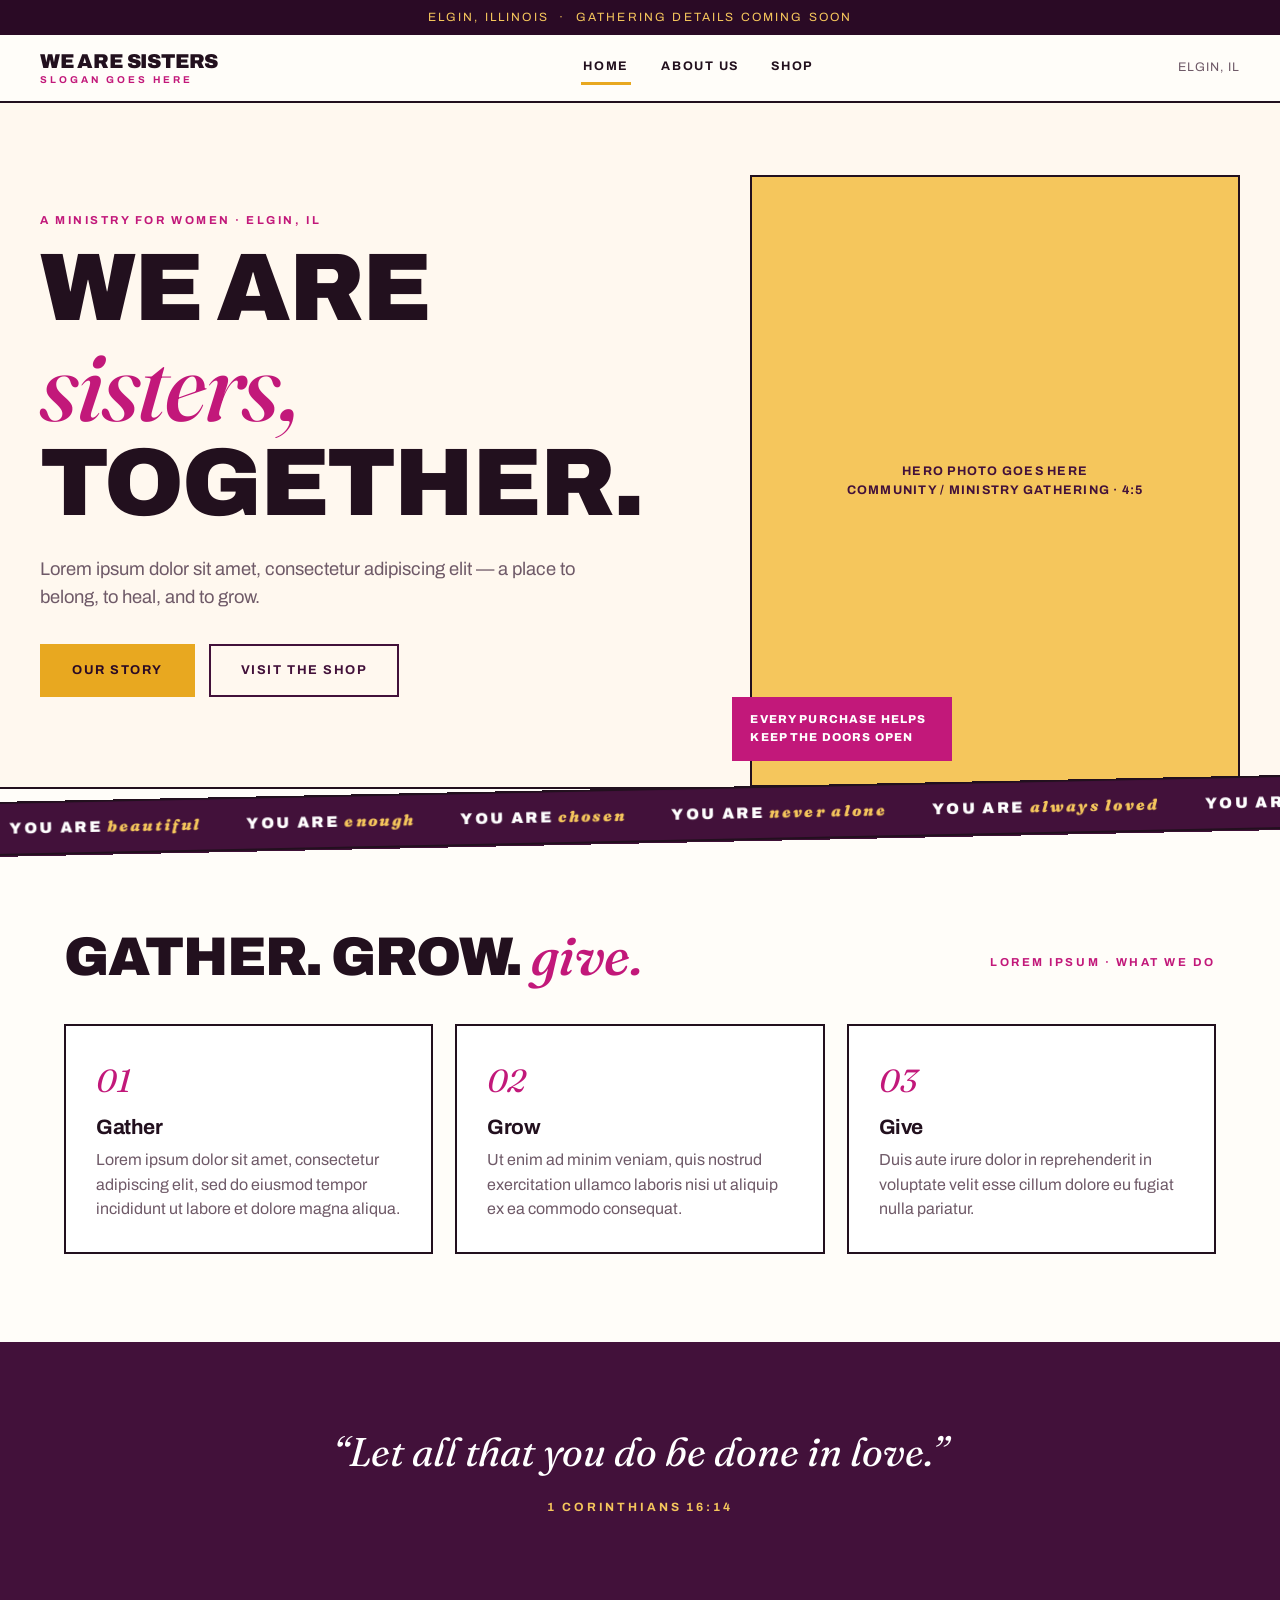
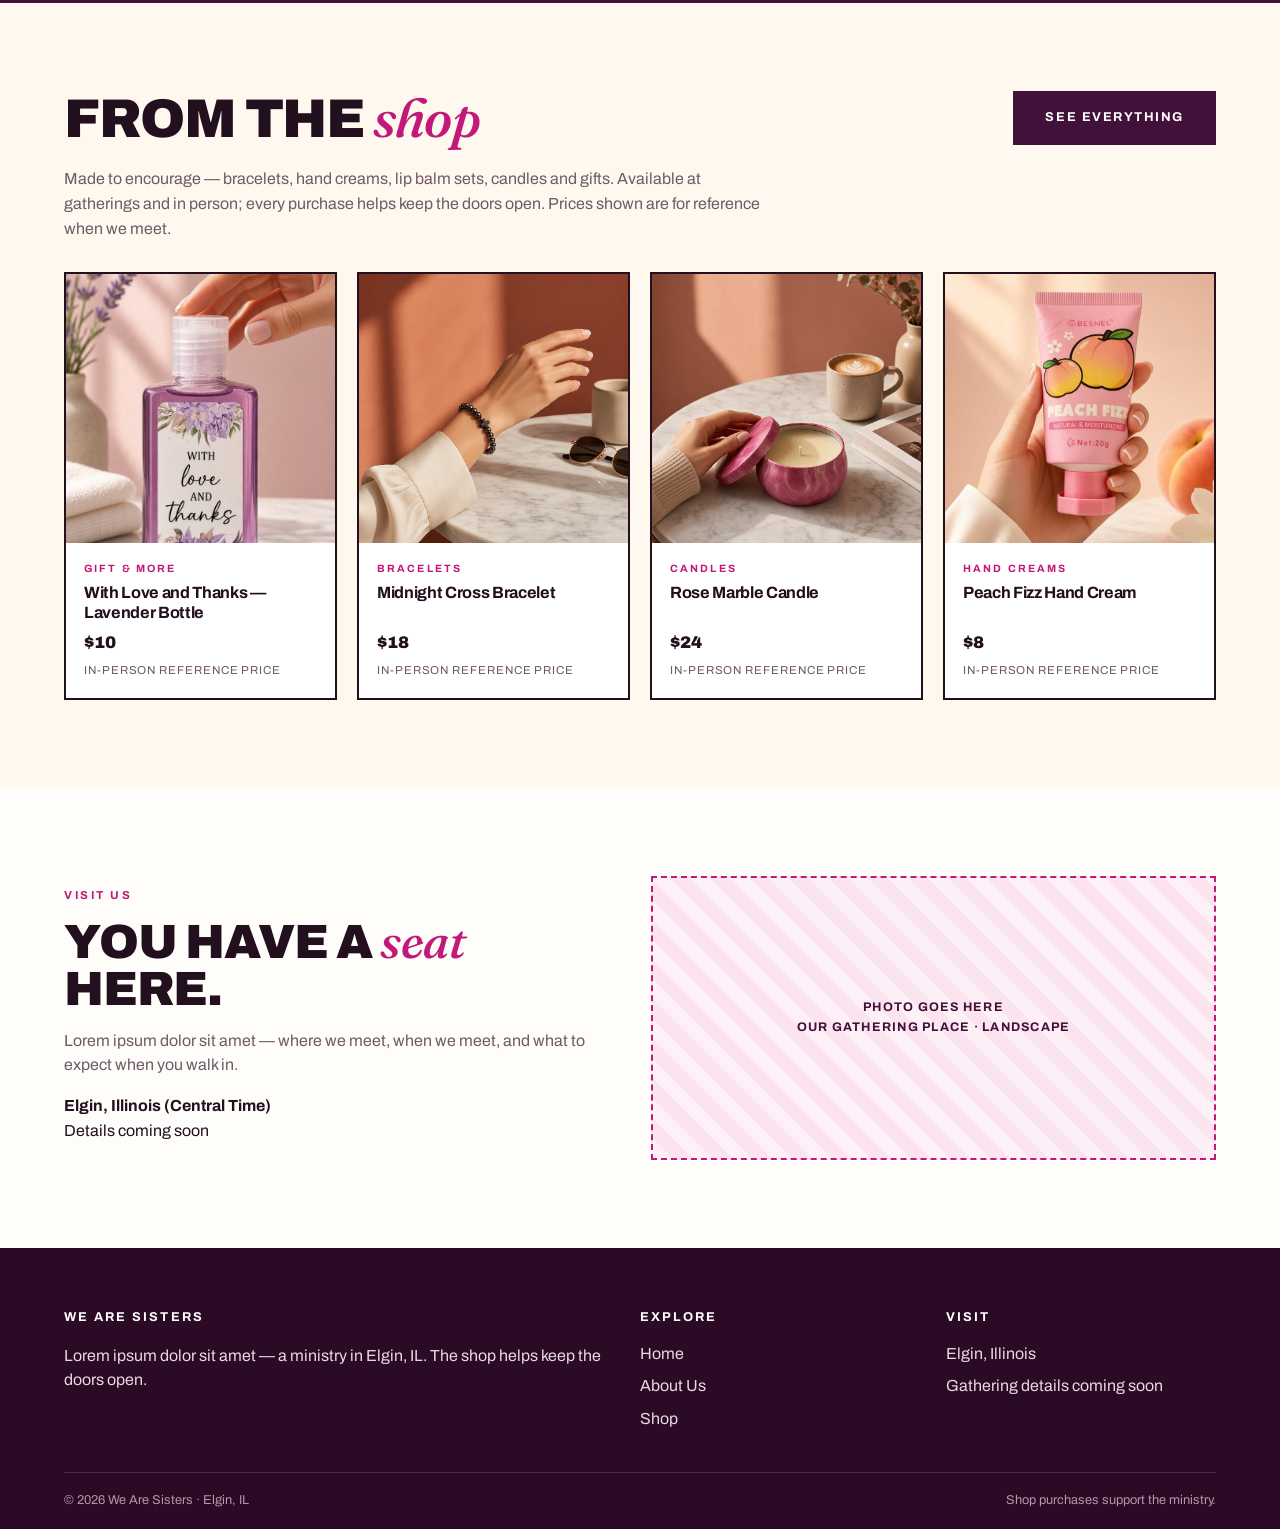
==== index.html @ d35c64d3 "Initial commit" ====
<!DOCTYPE html>
<html lang="en">
<head>
<meta charset="UTF-8">
<meta name="viewport" content="width=device-width, initial-scale=1.0">
<title>We Are Sisters — Home | Elgin, IL</title>
<meta name="description" content="We Are Sisters ministry, Elgin, IL. Lorem ipsum placeholder description.">
<link rel="preconnect" href="https://fonts.googleapis.com">
<link href="https://fonts.googleapis.com/css2?family=Archivo:wght@400;700;800;900&family=Fraunces:ital,wght@1,500;1,600&display=swap" rel="stylesheet">
<link rel="stylesheet" href="css/styles.css">
</head>
<body>
<div class="topbar">Elgin, Illinois &nbsp;·&nbsp; <!-- EDIT: gathering day/time goes here --> Gathering details coming soon</div>
<header class="site">
  <div class="wrap nav">
    <!-- EDIT: placeholder logo — replace with the real logo/name treatment -->
    <a class="logo" href="index.html">We Are Sisters<small><!-- EDIT: replaceable slogan -->Slogan goes here</small></a>
    <nav>
      <a href="index.html" class="active">Home</a>
      <a href="about.html">About Us</a>
      <a href="shop.html">Shop</a>
    </nav>
    <span class="place">Elgin, IL</span>
  </div>
</header>

<main>
  <!-- ================= HERO ================= -->
  <section class="hero">
    <div class="wrap hero-grid">
      <div class="hero-load">
        <p class="eyebrow">A ministry for women · Elgin, IL</p>
        <h1>We are<br><span class="serif-accent">sisters,</span><br>together.</h1>
        <p class="lede">Lorem ipsum dolor sit amet, consectetur adipiscing elit — a place to belong, to heal, and to grow. <!-- EDIT: real welcome copy goes here --></p>
        <div class="hero-ctas">
          <a class="btn gold" href="about.html"><span>Our Story</span></a>
          <a class="btn ghost" href="shop.html"><span>Visit the Shop</span></a>
        </div>
      </div>
      <div class="hero-photo">
        <!-- EDIT: replace this slot with the real hero photo (portrait 4:5 works best).
             Drop the file in images/ and swap this div for: <img src="images/hero.jpg" alt="..."> -->
        <div class="frame photo-slot">Hero photo goes here<br>Community / ministry gathering · 4:5</div>
        <div class="hero-badge">Every purchase helps keep the doors open</div>
      </div>
    </div>
  </section>

  <div class="marquee" aria-hidden="true">
    <div class="marquee-track">
      <span>You are <i>beautiful</i></span><span>You are <i>enough</i></span><span>You are <i>chosen</i></span><span>You are <i>never alone</i></span><span>You are <i>always loved</i></span>
      <span>You are <i>beautiful</i></span><span>You are <i>enough</i></span><span>You are <i>chosen</i></span><span>You are <i>never alone</i></span><span>You are <i>always loved</i></span>
    </div>
  </div>

  <!-- ================= MOMENTS / WHAT WE DO ================= -->
  <section class="block">
    <div class="wrap">
      <div class="sec-head reveal">
        <h2>Gather. Grow. <span class="serif-accent">give.</span></h2>
        <p class="eyebrow">Lorem ipsum · What we do</p>
      </div>
      <div class="grid3">
        <article class="card reveal"><span class="num">01</span><h3>Gather</h3><p>Lorem ipsum dolor sit amet, consectetur adipiscing elit, sed do eiusmod tempor incididunt ut labore et dolore magna aliqua.</p></article>
        <article class="card reveal d1"><span class="num">02</span><h3>Grow</h3><p>Ut enim ad minim veniam, quis nostrud exercitation ullamco laboris nisi ut aliquip ex ea commodo consequat.</p></article>
        <article class="card reveal d2"><span class="num">03</span><h3>Give</h3><p>Duis aute irure dolor in reprehenderit in voluptate velit esse cillum dolore eu fugiat nulla pariatur.</p></article>
      </div>
    </div>
  </section>

  <section class="verse reveal">
    <blockquote>&ldquo;Let all that you do be done in love.&rdquo;</blockquote>
    <cite>1 Corinthians 16:14</cite>
  </section>

  <!-- ================= SHOP TEASER ================= -->
  <section class="block alt">
    <div class="wrap">
      <div class="sec-head reveal">
        <h2>From the <span class="serif-accent">shop</span></h2>
        <a class="btn" href="shop.html"><span>See everything</span></a>
      </div>
      <p class="reveal" style="color:var(--muted);max-width:44rem;margin:-18px 0 30px">Made to encourage — bracelets, hand creams, lip balm sets, candles and gifts. Available at gatherings and in person; every purchase helps keep the doors open. Prices shown are for reference when we meet.</p>
      <div class="product-grid" id="teaserGrid"></div>
    </div>
  </section>

  <!-- ================= VISIT ================= -->
  <section class="block">
    <div class="wrap grid2">
      <div class="reveal">
        <p class="eyebrow">Visit us</p>
        <h2 style="font-size:clamp(2rem,4vw,3rem);font-weight:900;text-transform:uppercase;margin:10px 0 16px">You have a <span class="serif-accent" style="text-transform:none;color:var(--magenta)">seat</span> here.</h2>
        <p style="color:var(--muted)">Lorem ipsum dolor sit amet — where we meet, when we meet, and what to expect when you walk in. <!-- EDIT: real visit details go here --></p>
        <p><strong>Elgin, Illinois (Central Time)</strong><br><!-- EDIT: address / gathering time -->Details coming soon</p>
      </div>
      <!-- EDIT: replace with a real photo (landscape works best) -->
      <div class="photo-slot reveal d1">Photo goes here<br>Our gathering place · landscape</div>
    </div>
  </section>
</main>

<footer class="site">
  <div class="wrap">
    <div class="cols">
      <div>
        <h4>We Are Sisters</h4>
        <p>Lorem ipsum dolor sit amet — a ministry in Elgin, IL. The shop helps keep the doors open.</p>
      </div>
      <div>
        <h4>Explore</h4>
        <ul><li><a href="index.html">Home</a></li><li><a href="about.html">About Us</a></li><li><a href="shop.html">Shop</a></li></ul>
      </div>
      <div>
        <h4>Visit</h4>
        <ul><li>Elgin, Illinois</li><li><!-- EDIT: gathering details -->Gathering details coming soon</li></ul>
      </div>
    </div>
    <div class="fine"><span>&copy; <span id="year"></span> We Are Sisters · Elgin, IL</span><span>Shop purchases support the ministry.</span></div>
  </div>
</footer>

<script src="js/products.js"></script>
<script src="js/shop.js"></script>
<script src="js/main.js"></script>
</body>
</html>
---- css/styles.css ----
/* ============================================================
   WE ARE SISTERS — styles.css
   Design rules (locked with the client mockups):
   - SQUARE corners everywhere. No border-radius, no cut corners.
   - Plum / magenta / gold, BWe celebratory energy.
   - Big sans type with an italic serif accent word (Velia-style).
   ============================================================ */
:root{
  --plum:#42113a; --plum-deep:#2a0a25; --magenta:#c2187a; --magenta-bright:#e5449e;
  --gold:#e8a820; --gold-soft:#f5c65c; --cream:#fff8ef; --paper:#fffdf9;
  --ink:#22101e; --muted:#6f5a68; --line:#ead9e2;
  --sans:"Archivo",system-ui,-apple-system,"Segoe UI",sans-serif;
  --serif:"Fraunces",Georgia,serif;
}
*{box-sizing:border-box;border-radius:0!important}
html{scroll-behavior:smooth}
body{margin:0;font-family:var(--sans);color:var(--ink);background:var(--paper);line-height:1.55}
img{max-width:100%;display:block}
a{color:var(--magenta)}
.wrap{max-width:1200px;margin:0 auto;padding:0 24px}
h1,h2,h3{line-height:.98;letter-spacing:-.02em;margin:0}
.serif-accent{font-family:var(--serif);font-style:italic;font-weight:500;letter-spacing:-.01em}
.eyebrow{text-transform:uppercase;letter-spacing:.22em;font-size:.72rem;font-weight:700;color:var(--magenta)}
.btn{display:inline-block;padding:15px 30px;background:var(--plum);color:#fff;text-decoration:none;font-weight:700;text-transform:uppercase;letter-spacing:.12em;font-size:.8rem;position:relative;overflow:hidden;transition:color .3s;border:2px solid var(--plum)}
.btn::after{content:"";position:absolute;inset:0;background:var(--magenta);transform:scaleX(0);transform-origin:left;transition:transform .35s cubic-bezier(.22,1,.36,1);z-index:0}
.btn:hover::after{transform:scaleX(1)}
.btn span{position:relative;z-index:1}
.btn.gold{background:var(--gold);border-color:var(--gold);color:var(--plum-deep)}
.btn.gold::after{background:var(--plum)}
.btn.gold:hover{color:#fff}
.btn.ghost{background:transparent;color:var(--plum)}
.btn.ghost:hover{color:#fff}

/* ---------- header ---------- */
.topbar{background:var(--plum-deep);color:var(--gold-soft);text-align:center;font-size:.75rem;letter-spacing:.18em;text-transform:uppercase;padding:8px 16px}
header.site{position:sticky;top:0;z-index:50;background:rgba(255,253,249,.94);backdrop-filter:blur(10px);border-bottom:2px solid var(--ink)}
.nav{display:flex;align-items:center;justify-content:space-between;gap:20px;padding:16px 0}
.logo{font-weight:900;font-size:1.25rem;letter-spacing:-.01em;color:var(--ink);text-decoration:none;text-transform:uppercase;line-height:1}
.logo small{display:block;font-size:.62rem;letter-spacing:.3em;color:var(--magenta);font-weight:700;margin-top:4px}
.nav nav{display:flex;gap:28px}
.nav nav a{color:var(--ink);text-decoration:none;font-weight:700;text-transform:uppercase;letter-spacing:.14em;font-size:.78rem;padding:6px 2px;border-bottom:3px solid transparent}
.nav nav a:hover,.nav nav a.active{border-bottom-color:var(--gold)}
.nav .place{font-size:.78rem;color:var(--muted);letter-spacing:.08em;text-transform:uppercase}

/* ---------- hero ---------- */
.hero{background:var(--cream);border-bottom:2px solid var(--ink);overflow:hidden}
.hero-grid{display:grid;grid-template-columns:1.15fr .85fr;gap:48px;align-items:center;padding:72px 0 0}
.hero h1{font-size:clamp(3rem,7.5vw,6.2rem);font-weight:900;text-transform:uppercase}
.hero h1 .serif-accent{text-transform:none;color:var(--magenta);font-size:1.06em}
.hero p.lede{font-size:1.15rem;color:var(--muted);max-width:34rem;margin:24px 0 32px}
.hero-ctas{display:flex;gap:14px;flex-wrap:wrap;padding-bottom:64px}
.hero-photo{position:relative}
.hero-photo .frame{border:2px solid var(--ink);background:var(--gold-soft);aspect-ratio:4/5;display:flex;align-items:center;justify-content:center;text-align:center;padding:32px}
.photo-slot{border:2px dashed var(--magenta);background:repeating-linear-gradient(45deg,#fdf0f6 0 14px,#fbe3ef 14px 28px);color:var(--plum);font-weight:700;text-transform:uppercase;letter-spacing:.1em;font-size:.78rem;display:flex;align-items:center;justify-content:center;text-align:center;padding:28px;min-height:180px}
.hero-badge{position:absolute;left:-18px;bottom:26px;background:var(--magenta);color:#fff;padding:14px 18px;font-weight:800;text-transform:uppercase;letter-spacing:.1em;font-size:.72rem;max-width:220px}

/* ---------- marquee ---------- */
.marquee{background:var(--plum);color:#fff;overflow:hidden;border-top:2px solid var(--ink);border-bottom:2px solid var(--ink);transform:rotate(-1.2deg) scale(1.02)}
.marquee-track{display:flex;gap:0;width:max-content;animation:marquee 26s linear infinite;padding:12px 0}
.marquee span{font-weight:900;text-transform:uppercase;letter-spacing:.14em;font-size:.95rem;padding:0 22px;white-space:nowrap}
.marquee span i{font-family:var(--serif);font-style:italic;text-transform:none;color:var(--gold-soft)}
@keyframes marquee{to{transform:translateX(-50%)}}

/* ---------- sections ---------- */
section.block{padding:88px 0}
section.block.alt{background:var(--cream)}
.sec-head{display:flex;justify-content:space-between;align-items:end;gap:24px;margin-bottom:40px;flex-wrap:wrap}
.sec-head h2{font-size:clamp(2rem,4.5vw,3.4rem);font-weight:900;text-transform:uppercase}
.sec-head h2 .serif-accent{text-transform:none;color:var(--magenta)}
.grid3{display:grid;grid-template-columns:repeat(3,1fr);gap:22px}
.grid2{display:grid;grid-template-columns:repeat(2,1fr);gap:22px}
.card{border:2px solid var(--ink);background:#fff;padding:30px;transition:transform .3s cubic-bezier(.22,1,.36,1),box-shadow .3s}
.card:hover{transform:translateY(-6px);box-shadow:8px 8px 0 var(--gold)}
.card h3{font-size:1.3rem;margin-bottom:10px}
.card p{color:var(--muted);margin:0}
.card .num{font-family:var(--serif);font-style:italic;font-size:2rem;color:var(--magenta);display:block;margin-bottom:12px}
.verse{background:var(--plum);color:#fff;text-align:center;padding:84px 24px}
.verse blockquote{font-family:var(--serif);font-style:italic;font-size:clamp(1.5rem,3.4vw,2.5rem);max-width:52rem;margin:0 auto 16px;line-height:1.3}
.verse cite{letter-spacing:.24em;text-transform:uppercase;font-size:.75rem;color:var(--gold-soft);font-style:normal;font-weight:700}

/* ---------- shop ---------- */
.shop-hero{background:var(--cream);border-bottom:2px solid var(--ink);padding:64px 0}
.shop-hero h1{font-size:clamp(2.6rem,6vw,4.6rem);font-weight:900;text-transform:uppercase}
.shop-hero h1 .serif-accent{text-transform:none;color:var(--magenta)}
.mission-strip{background:var(--magenta);color:#fff;padding:18px 24px;font-weight:700;text-align:center;letter-spacing:.03em}
.filters{display:flex;gap:10px;flex-wrap:wrap;margin:36px 0 28px}
.filters button{border:2px solid var(--ink);background:#fff;padding:10px 20px;font:inherit;font-weight:700;text-transform:uppercase;letter-spacing:.1em;font-size:.75rem;cursor:pointer;transition:background .25s,color .25s}
.filters button:hover{background:var(--gold-soft)}
.filters button.active{background:var(--plum);color:#fff}
.product-grid{display:grid;grid-template-columns:repeat(4,1fr);gap:20px}
.product-card{border:2px solid var(--ink);background:#fff;cursor:pointer;transition:transform .3s cubic-bezier(.22,1,.36,1),box-shadow .3s;display:flex;flex-direction:column}
.product-card:hover{transform:translateY(-6px);box-shadow:8px 8px 0 var(--magenta)}
.product-card .imgbox{overflow:hidden;aspect-ratio:1/1;background:var(--cream)}
.product-card img{width:100%;height:100%;object-fit:cover;transition:transform .6s cubic-bezier(.22,1,.36,1)}
.product-card:hover img{transform:scale(1.06)}
.product-card .body{padding:18px;display:flex;flex-direction:column;gap:6px;flex:1}
.product-card .cat{font-size:.66rem;letter-spacing:.2em;text-transform:uppercase;color:var(--magenta);font-weight:700}
.product-card h3{font-size:1.02rem;line-height:1.25}
.product-card .price{font-weight:900;font-size:1.05rem;margin-top:auto}
.product-card .tag{font-size:.72rem;color:var(--muted);text-transform:uppercase;letter-spacing:.08em}

/* product detail dialog */
dialog#productDialog{border:2px solid var(--ink);padding:0;max-width:880px;width:calc(100% - 40px);background:#fff}
dialog#productDialog::backdrop{background:rgba(42,10,37,.6)}
.dialog-grid{display:grid;grid-template-columns:1fr 1fr}
.dialog-grid .imgbox{background:var(--cream)}
.dialog-grid .imgbox img{width:100%;height:100%;object-fit:cover}
.dialog-body{padding:32px}
.dialog-body h3{font-size:1.7rem;margin:6px 0 10px}
.dialog-body .price{font-size:1.4rem;font-weight:900}
.dialog-close{position:absolute;top:10px;right:10px;background:var(--plum);color:#fff;border:none;width:38px;height:38px;font-size:1.1rem;cursor:pointer}
.tabs{margin-top:22px}
.tab-btns{display:flex;border-bottom:2px solid var(--ink)}
.tab-btns button{flex:1;background:#fff;border:none;border-right:2px solid var(--ink);padding:11px 6px;font:inherit;font-weight:700;font-size:.72rem;text-transform:uppercase;letter-spacing:.08em;cursor:pointer}
.tab-btns button:last-child{border-right:none}
.tab-btns button.active{background:var(--gold);color:var(--plum-deep)}
.tab-panel{padding:16px 4px;color:var(--muted);font-size:.95rem;display:none}
.tab-panel.active{display:block;animation:fadeUp .35s cubic-bezier(.22,1,.36,1)}
.buy-row{margin-top:20px}
.inperson{display:inline-block;border:2px dashed var(--magenta);color:var(--plum);padding:12px 18px;font-weight:700;text-transform:uppercase;letter-spacing:.1em;font-size:.75rem}

/* ---------- about ---------- */
.timeline{border-left:3px solid var(--gold);margin-left:8px;padding-left:32px;display:grid;gap:36px}
.timeline .when{font-weight:900;color:var(--magenta);text-transform:uppercase;letter-spacing:.14em;font-size:.78rem}
.timeline h3{font-size:1.35rem;margin:4px 0 6px}
.timeline p{color:var(--muted);margin:0;max-width:40rem}

/* ---------- footer ---------- */
footer.site{background:var(--plum-deep);color:#e9d8e2;margin-top:0}
footer.site .cols{display:grid;grid-template-columns:2fr 1fr 1fr;gap:36px;padding:60px 0 40px}
footer.site h4{color:#fff;text-transform:uppercase;letter-spacing:.16em;font-size:.8rem;margin:0 0 14px}
footer.site a{color:#e9d8e2;text-decoration:none}
footer.site ul{list-style:none;margin:0;padding:0;display:grid;gap:8px}
footer.site .fine{border-top:1px solid #56234e;padding:18px 0;font-size:.8rem;color:#b794a8;display:flex;justify-content:space-between;gap:16px;flex-wrap:wrap}

/* ---------- motion ---------- */
@keyframes fadeUp{from{opacity:0;transform:translateY(26px)}to{opacity:1;transform:none}}
.hero-load>*{animation:fadeUp .8s cubic-bezier(.22,1,.36,1) both}
.hero-load>*:nth-child(2){animation-delay:.1s}.hero-load>*:nth-child(3){animation-delay:.2s}
.hero-load>*:nth-child(4){animation-delay:.3s}.hero-load>*:nth-child(5){animation-delay:.4s}
.reveal{opacity:0;transform:translateY(28px);transition:opacity .7s cubic-bezier(.22,1,.36,1),transform .7s cubic-bezier(.22,1,.36,1)}
.reveal.in{opacity:1;transform:none}
.reveal.d1{transition-delay:.08s}.reveal.d2{transition-delay:.16s}.reveal.d3{transition-delay:.24s}
@media (prefers-reduced-motion: reduce){
  *,*::before,*::after{animation-duration:.01ms!important;animation-iteration-count:1!important;transition-duration:.01ms!important}
  html{scroll-behavior:auto}
  .reveal{opacity:1;transform:none}
}

/* ---------- responsive ---------- */
@media (max-width:960px){
  .product-grid{grid-template-columns:repeat(2,1fr)}
  .grid3{grid-template-columns:1fr}
  .grid2{grid-template-columns:1fr}
  .hero-grid{grid-template-columns:1fr;padding-top:48px}
  .dialog-grid{grid-template-columns:1fr}
  footer.site .cols{grid-template-columns:1fr}
  .nav .place{display:none}
}
@media (max-width:520px){ .product-grid{grid-template-columns:1fr} .nav nav{gap:16px} }
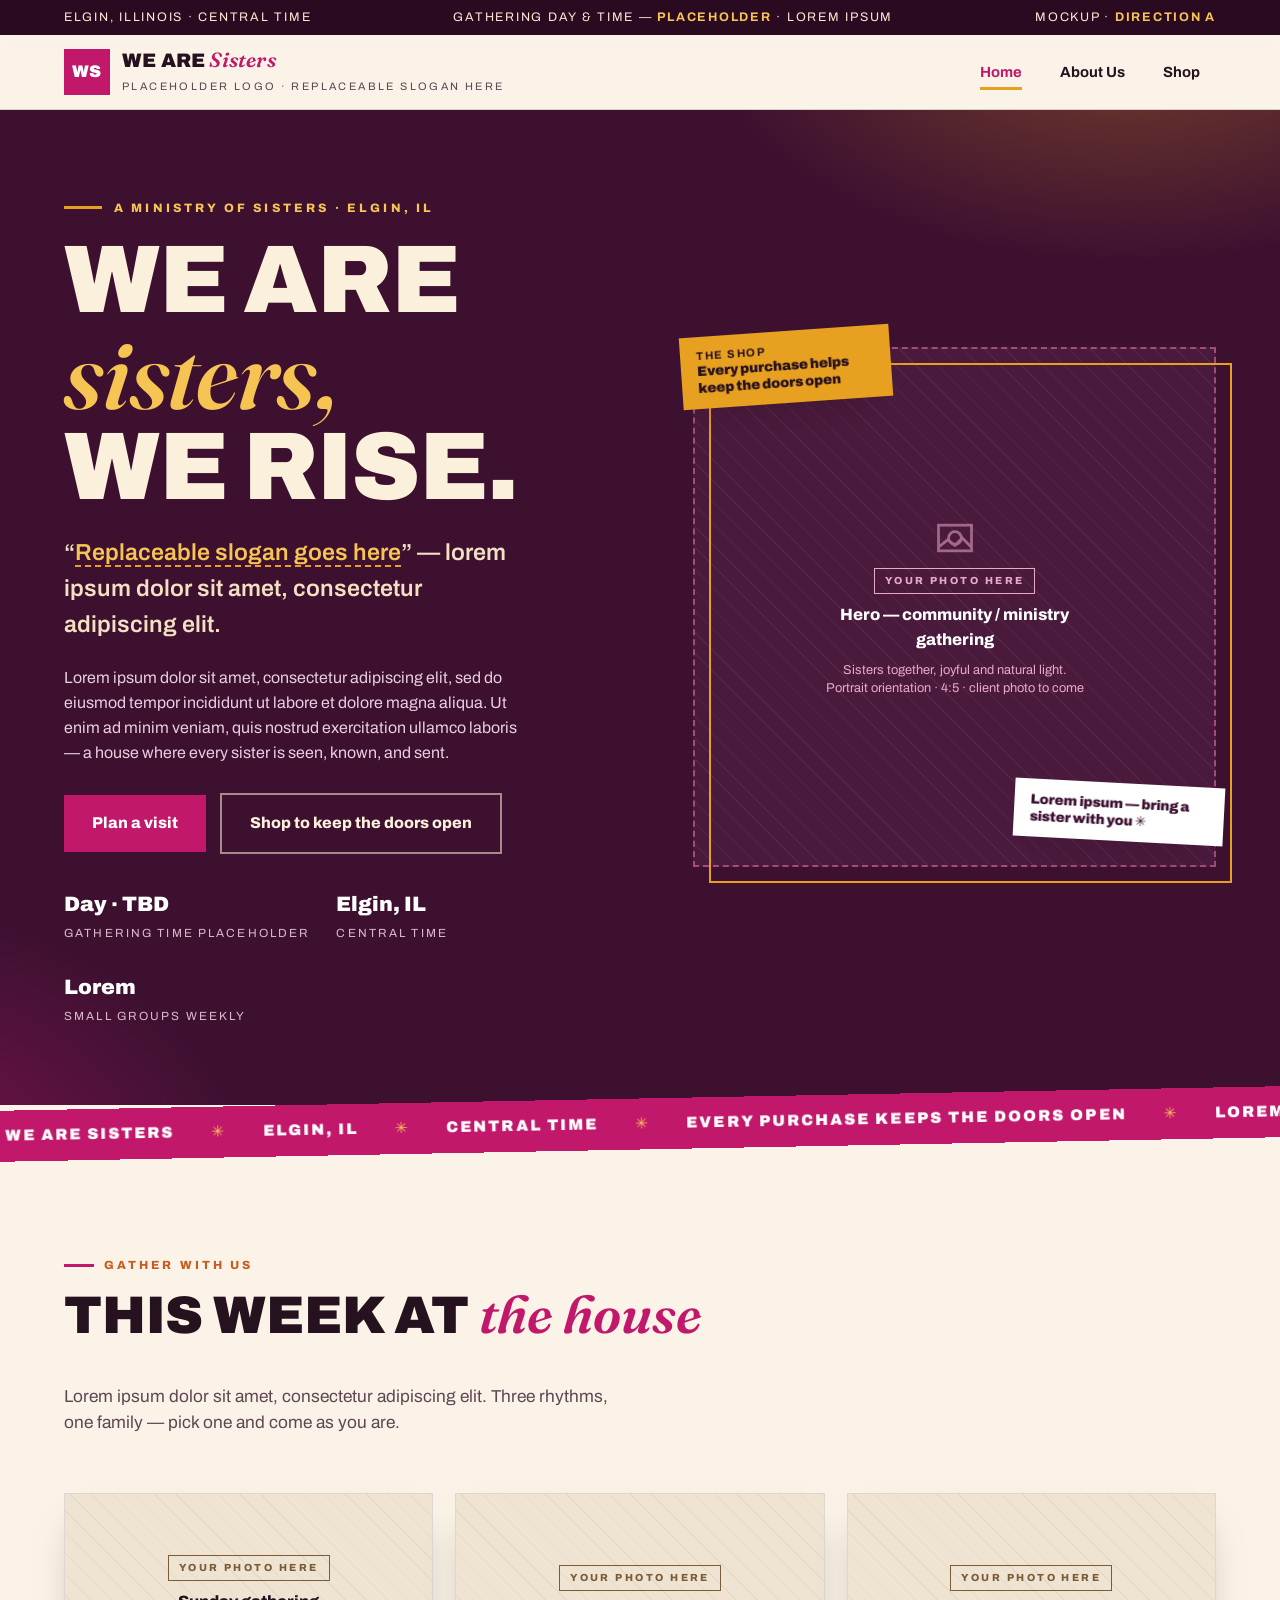
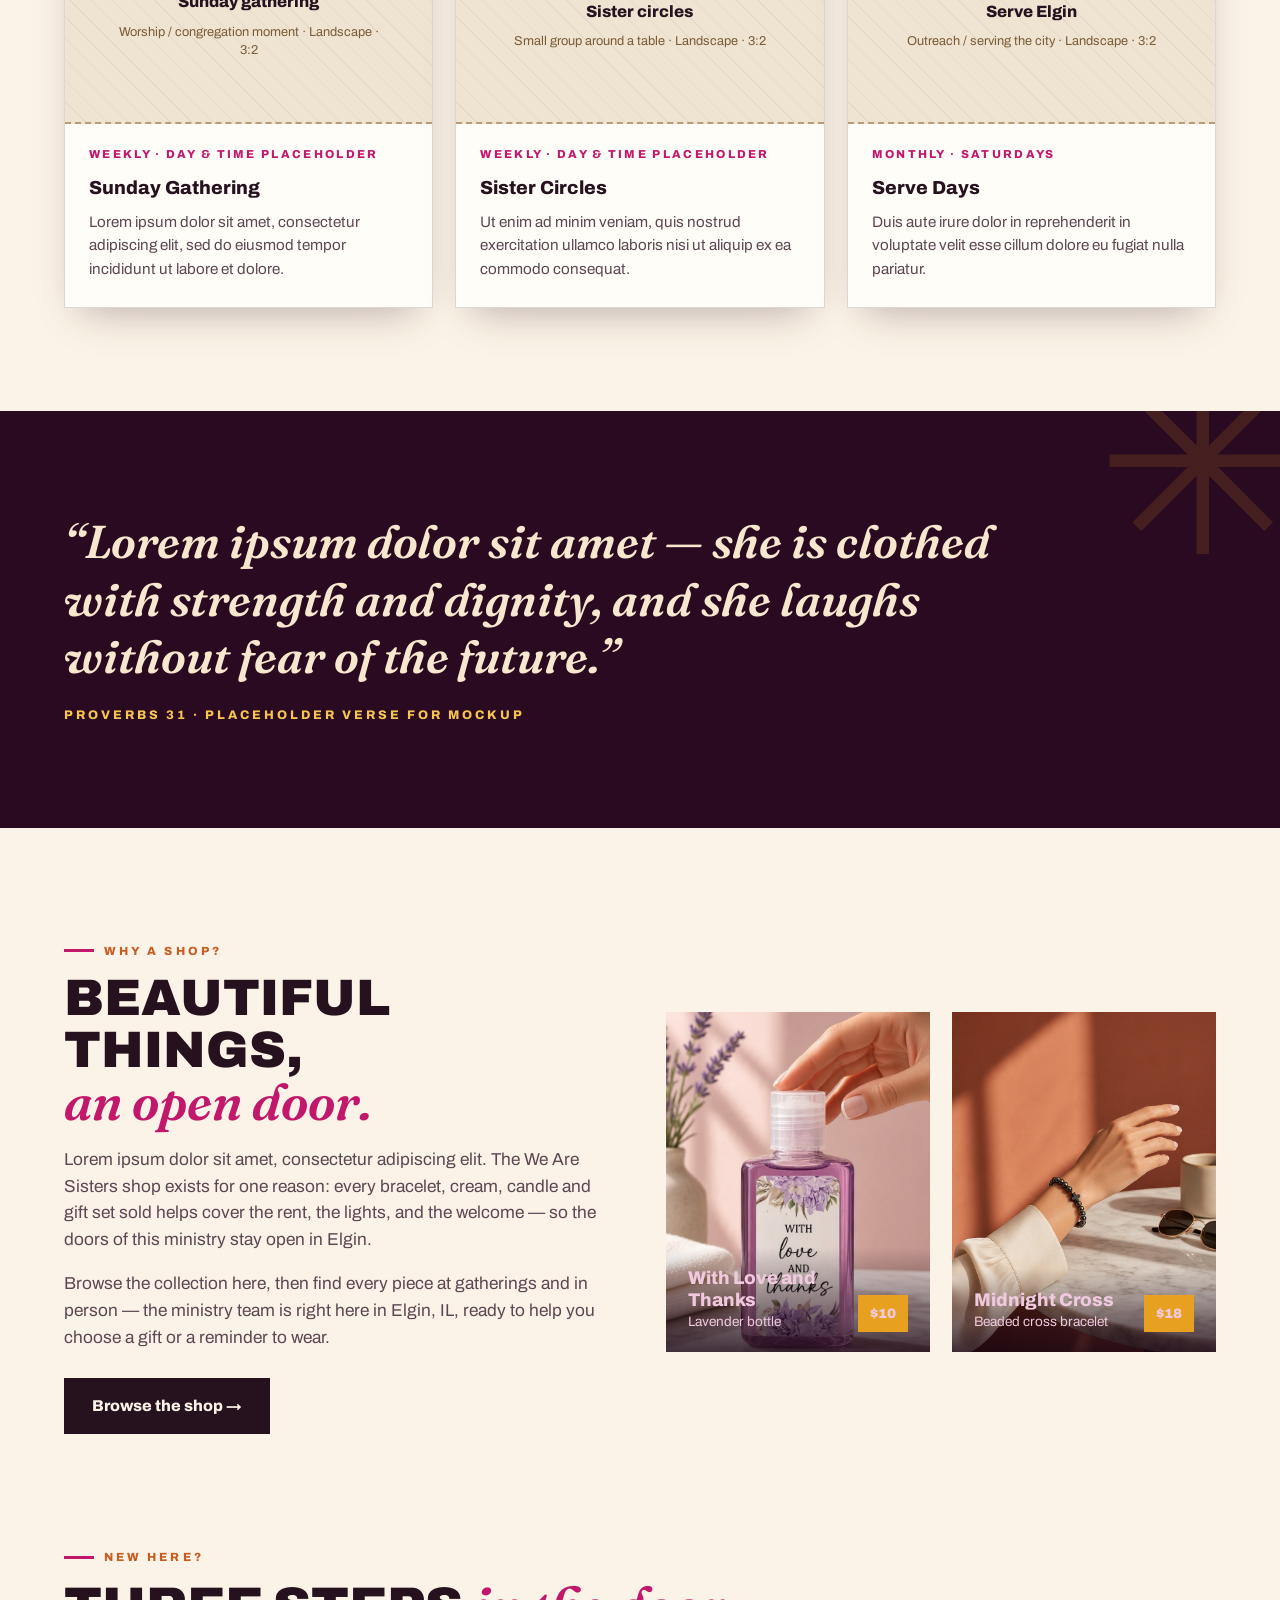
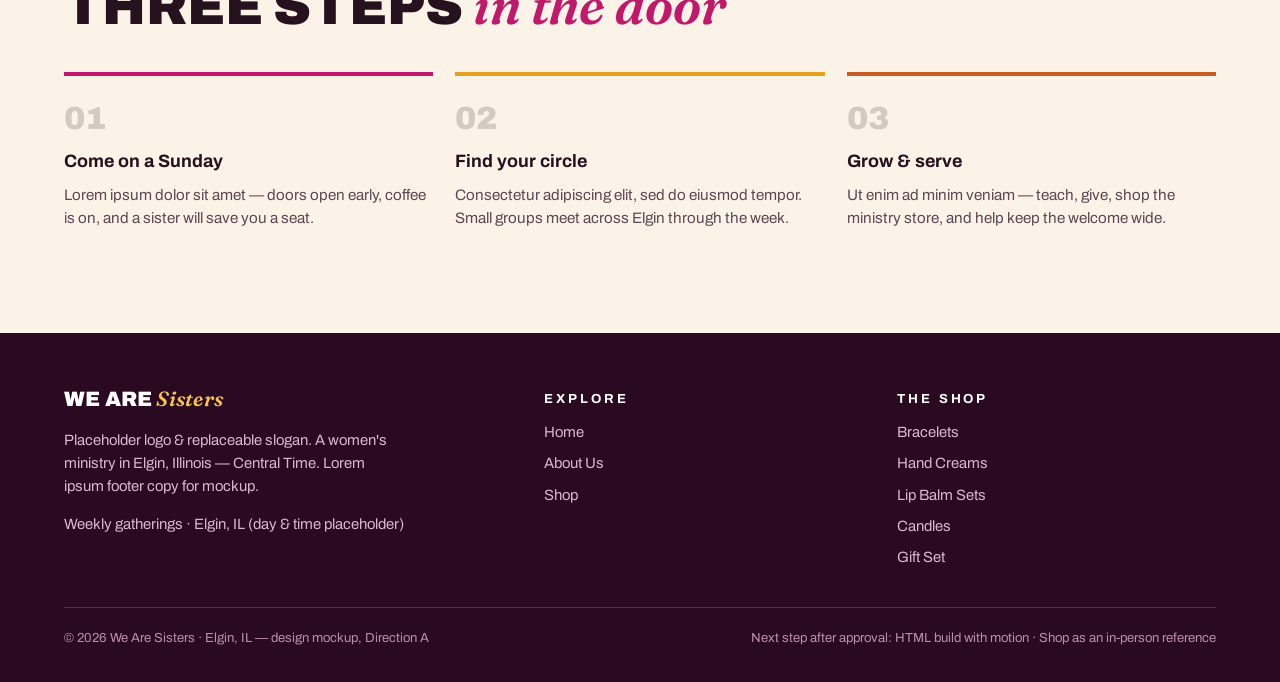
==== commit a47bb5d2: "Fix file mix up" ====
--- a/index.html
+++ b/index.html
@@ -1,127 +1,301 @@
-<!DOCTYPE html>
+<!doctype html>
 <html lang="en">
 <head>
-<meta charset="UTF-8">
-<meta name="viewport" content="width=device-width, initial-scale=1.0">
-<title>We Are Sisters — Home | Elgin, IL</title>
-<meta name="description" content="We Are Sisters ministry, Elgin, IL. Lorem ipsum placeholder description.">
-<link rel="preconnect" href="https://fonts.googleapis.com">
-<link href="https://fonts.googleapis.com/css2?family=Archivo:wght@400;700;800;900&family=Fraunces:ital,wght@1,500;1,600&display=swap" rel="stylesheet">
-<link rel="stylesheet" href="css/styles.css">
+<meta charset="utf-8" />
+<meta name="viewport" content="width=device-width, initial-scale=1, viewport-fit=cover" />
+<meta name="color-scheme" content="light dark" />
+<link rel="icon" href="data:," />
+<title>We Are Sisters — Elgin, IL</title>
+<link rel="preconnect" href="https://fonts.googleapis.com" />
+<link rel="preconnect" href="https://fonts.gstatic.com" crossorigin />
+<link href="https://fonts.googleapis.com/css2?family=Archivo:ital,wght@0,400;0,500;0,600;0,700;0,800;0,900;1,600&family=Fraunces:ital,opsz,wght@1,9..144,400;1,9..144,600&display=swap" rel="stylesheet" />
+
+
+
+  <link rel="stylesheet" href="css/styles.css" />
 </head>
-<body>
-<div class="topbar">Elgin, Illinois &nbsp;·&nbsp; <!-- EDIT: gathering day/time goes here --> Gathering details coming soon</div>
+<body data-view="home">
+
+<div class="topbar"><div class="wrap"><span>Elgin, Illinois · Central Time</span><span>Gathering day &amp; time — <b>placeholder</b> · Lorem ipsum</span><span>Mockup · <b>Direction A</b></span></div></div>
+
 <header class="site">
   <div class="wrap nav">
-    <!-- EDIT: placeholder logo — replace with the real logo/name treatment -->
-    <a class="logo" href="index.html">We Are Sisters<small><!-- EDIT: replaceable slogan -->Slogan goes here</small></a>
-    <nav>
-      <a href="index.html" class="active">Home</a>
-      <a href="about.html">About Us</a>
-      <a href="shop.html">Shop</a>
+    <a class="logo" href="#" data-goto="home" aria-label="We Are Sisters — home">
+      <span class="logo-mark">WS</span>
+      <span><span class="logo-name">We Are <em>Sisters</em></span><span class="logo-sub" style="display:block">Placeholder logo · Replaceable slogan here</span></span>
+    </a>
+    <nav class="nav-links" aria-label="Sections">
+      <button data-goto="home" aria-current="page">Home</button>
+      <button data-goto="about">About Us</button>
+      <button data-goto="shop">Shop</button>
     </nav>
-    <span class="place">Elgin, IL</span>
   </div>
 </header>
 
 <main>
-  <!-- ================= HERO ================= -->
+<!-- ================= HOME ================= -->
+<div class="view active" id="view-home">
   <section class="hero">
-    <div class="wrap hero-grid">
-      <div class="hero-load">
-        <p class="eyebrow">A ministry for women · Elgin, IL</p>
-        <h1>We are<br><span class="serif-accent">sisters,</span><br>together.</h1>
-        <p class="lede">Lorem ipsum dolor sit amet, consectetur adipiscing elit — a place to belong, to heal, and to grow. <!-- EDIT: real welcome copy goes here --></p>
-        <div class="hero-ctas">
-          <a class="btn gold" href="about.html"><span>Our Story</span></a>
-          <a class="btn ghost" href="shop.html"><span>Visit the Shop</span></a>
-        </div>
-      </div>
-      <div class="hero-photo">
-        <!-- EDIT: replace this slot with the real hero photo (portrait 4:5 works best).
-             Drop the file in images/ and swap this div for: <img src="images/hero.jpg" alt="..."> -->
-        <div class="frame photo-slot">Hero photo goes here<br>Community / ministry gathering · 4:5</div>
-        <div class="hero-badge">Every purchase helps keep the doors open</div>
-      </div>
-    </div>
-  </section>
-
-  <div class="marquee" aria-hidden="true">
-    <div class="marquee-track">
-      <span>You are <i>beautiful</i></span><span>You are <i>enough</i></span><span>You are <i>chosen</i></span><span>You are <i>never alone</i></span><span>You are <i>always loved</i></span>
-      <span>You are <i>beautiful</i></span><span>You are <i>enough</i></span><span>You are <i>chosen</i></span><span>You are <i>never alone</i></span><span>You are <i>always loved</i></span>
-    </div>
+    <div class="wrap">
+      <div>
+        <p class="hero-kicker">A ministry of sisters · Elgin, IL</p>
+        <h1 class="hero-title">We are<br /><span class="serif">sisters,</span><br />we rise.</h1>
+        <p class="hero-slogan">“<span class="ph">Replaceable slogan goes here</span>” — lorem ipsum dolor sit amet, consectetur adipiscing elit.</p>
+        <p class="hero-copy">Lorem ipsum dolor sit amet, consectetur adipiscing elit, sed do eiusmod tempor incididunt ut labore et dolore magna aliqua. Ut enim ad minim veniam, quis nostrud exercitation ullamco laboris — a house where every sister is seen, known, and sent.</p>
+        <div class="hero-cta">
+          <button class="btn btn-magenta cut-sm" data-goto="about">Plan a visit</button>
+          <button class="btn btn-ghost cut-sm" data-goto="shop">Shop to keep the doors open</button>
+        </div>
+        <div class="hero-meta">
+          <div><b>Day · TBD</b><span>Gathering time placeholder</span></div>
+          <div><b>Elgin, IL</b><span>Central Time</span></div>
+          <div><b>Lorem</b><span>Small groups weekly</span></div>
+        </div>
+      </div>
+      <div class="hero-media reveal in">
+        <div class="frame"></div>
+        <div class="slot tall" role="img" aria-label="Photo placeholder: hero community photo">
+          <svg width="44" height="44" viewBox="0 0 24 24" fill="none" stroke="currentColor" stroke-width="1.5"><rect x="3" y="5" width="18" height="14"/><circle cx="12" cy="12" r="3.5"/><path d="M3 17l5-4 4 3 4-4 5 5"/></svg>
+          <span class="slot-tag">Your photo here</span>
+          <span class="slot-name">Hero — community / ministry gathering</span>
+          <span class="slot-meta">Sisters together, joyful and natural light. Portrait orientation · 4:5 · client photo to come</span>
+        </div>
+        <div class="sticker a"><small>The shop</small>Every purchase helps keep the doors open</div>
+        <div class="sticker b">Lorem ipsum — bring a sister with you ✳</div>
+      </div>
+    </div>
+  </section>
+
+  <div class="marquee" aria-hidden="true"><div class="marquee-track" id="marqueeTrack"></div></div>
+
+  <section class="block">
+    <div class="wrap">
+      <div class="sec-head reveal">
+        <div><p class="kicker">Gather with us</p><h2>This week at <span class="serif">the house</span></h2></div>
+        <p class="lede">Lorem ipsum dolor sit amet, consectetur adipiscing elit. Three rhythms, one family — pick one and come as you are.</p>
+      </div>
+      <div class="grid3">
+        <article class="moment cut reveal">
+          <div class="slot short" role="img" aria-label="Photo placeholder: Sunday gathering">
+            <span class="slot-tag">Your photo here</span><span class="slot-name">Sunday gathering</span><span class="slot-meta">Worship / congregation moment · Landscape · 3:2</span>
+          </div>
+          <div class="pad"><span class="when">Weekly · Day &amp; time placeholder</span><h3>Sunday Gathering</h3><p>Lorem ipsum dolor sit amet, consectetur adipiscing elit, sed do eiusmod tempor incididunt ut labore et dolore.</p></div>
+        </article>
+        <article class="moment cut reveal d1">
+          <div class="slot short" role="img" aria-label="Photo placeholder: sister circle small group">
+            <span class="slot-tag">Your photo here</span><span class="slot-name">Sister circles</span><span class="slot-meta">Small group around a table · Landscape · 3:2</span>
+          </div>
+          <div class="pad"><span class="when">Weekly · Day &amp; time placeholder</span><h3>Sister Circles</h3><p>Ut enim ad minim veniam, quis nostrud exercitation ullamco laboris nisi ut aliquip ex ea commodo consequat.</p></div>
+        </article>
+        <article class="moment cut reveal d2">
+          <div class="slot short" role="img" aria-label="Photo placeholder: outreach and serving">
+            <span class="slot-tag">Your photo here</span><span class="slot-name">Serve Elgin</span><span class="slot-meta">Outreach / serving the city · Landscape · 3:2</span>
+          </div>
+          <div class="pad"><span class="when">Monthly · Saturdays</span><h3>Serve Days</h3><p>Duis aute irure dolor in reprehenderit in voluptate velit esse cillum dolore eu fugiat nulla pariatur.</p></div>
+        </article>
+      </div>
+    </div>
+  </section>
+
+  <section class="verse block">
+    <div class="wrap reveal">
+      <blockquote>“Lorem ipsum dolor sit amet — she is clothed with strength and dignity, and she laughs without fear of the future.”</blockquote>
+      <cite>Proverbs 31 · Placeholder verse for mockup</cite>
+    </div>
+  </section>
+
+  <section class="block">
+    <div class="wrap">
+      <div class="grid2">
+        <div class="reveal">
+          <p class="kicker">Why a shop?</p>
+          <h2 style="font-size:clamp(2rem,4.4vw,3.2rem);font-weight:900;text-transform:uppercase;line-height:1.02;margin:10px 0 16px">Beautiful things,<br /><span class="serif" style="color:var(--magenta);text-transform:none">an open door.</span></h2>
+          <p class="lede">Lorem ipsum dolor sit amet, consectetur adipiscing elit. The We Are Sisters shop exists for one reason: every bracelet, cream, candle and gift set sold helps cover the rent, the lights, and the welcome — so the doors of this ministry stay open in Elgin.</p>
+          <p class="lede" style="margin-top:12px">Browse the collection here, then find every piece at gatherings and in person — the ministry team is right here in Elgin, IL, ready to help you choose a gift or a reminder to wear.</p>
+          <div style="margin-top:26px"><button class="btn btn-ink cut-sm" data-goto="shop">Browse the shop →</button></div>
+        </div>
+        <div class="teaser reveal d1">
+          <button class="teaser-card cut" data-open-product="bottle" style="border:0;text-align:left;padding:0;cursor:pointer">
+            <img src="images/products/bottle.jpg" alt="Purple bottle with a floral 'With Love and Thanks' label, lavender" />
+            <span class="cap"><span><b>With Love and Thanks</b><span>Lavender bottle</span></span><span class="price-chip">$10</span></span>
+          </button>
+          <button class="teaser-card cut" data-open-product="midnight" style="border:0;text-align:left;padding:0;cursor:pointer">
+            <img src="images/products/midnight.jpg" alt="Midnight Cross bracelet — black beaded bracelet with cross bead worn on a wrist" />
+            <span class="cap"><span><b>Midnight Cross</b><span>Beaded cross bracelet</span></span><span class="price-chip">$18</span></span>
+          </button>
+        </div>
+      </div>
+    </div>
+  </section>
+
+  <section class="block" style="padding-top:0">
+    <div class="wrap">
+      <div class="sec-head reveal"><div><p class="kicker">New here?</p><h2>Three steps <span class="serif">in the door</span></h2></div></div>
+      <div class="steps">
+        <div class="step reveal"><span class="num">01</span><h3>Come on a Sunday</h3><p>Lorem ipsum dolor sit amet — doors open early, coffee is on, and a sister will save you a seat.</p></div>
+        <div class="step reveal d1"><span class="num">02</span><h3>Find your circle</h3><p>Consectetur adipiscing elit, sed do eiusmod tempor. Small groups meet across Elgin through the week.</p></div>
+        <div class="step reveal d2"><span class="num">03</span><h3>Grow &amp; serve</h3><p>Ut enim ad minim veniam — teach, give, shop the ministry store, and help keep the welcome wide.</p></div>
+      </div>
+    </div>
+  </section>
+</div>
+
+<!-- ================= ABOUT ================= -->
+<div class="view" id="view-about">
+  <section class="block" style="padding-bottom:30px">
+    <div class="wrap">
+      <p class="kicker reveal">About us</p>
+      <h2 class="reveal" style="font-size:clamp(2.6rem,6vw,4.6rem);font-weight:900;text-transform:uppercase;line-height:.98;margin:14px 0 18px">A house built<br />by <span class="serif" style="color:var(--magenta);text-transform:none">sisters,</span> for sisters.</h2>
+      <p class="lede reveal">Lorem ipsum dolor sit amet, consectetur adipiscing elit, sed do eiusmod tempor incididunt ut labore et dolore magna aliqua. We Are Sisters is a women's ministry in Elgin, Illinois — lorem ipsum placeholder story copy for this mockup, ready to be replaced with the real story.</p>
+    </div>
+  </section>
+
+  <section class="block" style="padding-top:20px">
+    <div class="wrap grid2">
+      <div class="slot tall reveal" role="img" aria-label="Photo placeholder: our story photo">
+        <svg width="44" height="44" viewBox="0 0 24 24" fill="none" stroke="currentColor" stroke-width="1.5"><rect x="3" y="5" width="18" height="14"/><circle cx="12" cy="12" r="3.5"/><path d="M3 17l5-4 4 3 4-4 5 5"/></svg>
+        <span class="slot-tag">Your photo here</span>
+        <span class="slot-name">Our story — the sisters together</span>
+        <span class="slot-meta">Founding gathering or group portrait · Landscape · 4:3 · client photo to come</span>
+      </div>
+      <div class="reveal d1">
+        <p class="kicker">Our story</p>
+        <h3 style="font-size:1.9rem;font-weight:900;margin:10px 0 14px;line-height:1.1">Lorem ipsum began around one kitchen table.</h3>
+        <p style="color:var(--ink-soft)">Lorem ipsum dolor sit amet, consectetur adipiscing elit, sed do eiusmod tempor incididunt ut labore et dolore magna aliqua. Ut enim ad minim veniam, quis nostrud exercitation ullamco laboris nisi ut aliquip ex ea commodo consequat.</p>
+        <p style="color:var(--ink-soft)">Duis aute irure dolor in reprehenderit in voluptate velit esse cillum dolore eu fugiat nulla pariatur. Excepteur sint occaecat cupidatat non proident, sunt in culpa qui officia deserunt mollit anim id est laborum.</p>
+        <p style="color:var(--ink-soft)">Sed ut perspiciatis unde omnis iste natus error sit voluptatem accusantium doloremque laudantium, totam rem aperiam, eaque ipsa quae ab illo inventore veritatis.</p>
+      </div>
+    </div>
+  </section>
+
+  <section class="block" style="padding-top:10px">
+    <div class="wrap">
+      <div class="sec-head reveal"><div><p class="kicker">What we hold</p><h2>Our <span class="serif">values</span></h2></div></div>
+      <div class="values">
+        <div class="value cut-sm reveal"><span class="glyph">✳</span><h3>Sisterhood</h3><p>Lorem ipsum dolor sit amet — no sister walks alone in this house.</p></div>
+        <div class="value cut-sm reveal d1"><span class="glyph">✚</span><h3>Faith</h3><p>Consectetur adipiscing elit, sed do eiusmod tempor incididunt ut labore.</p></div>
+        <div class="value cut-sm reveal d2"><span class="glyph">❋</span><h3>Welcome</h3><p>Ut enim ad minim veniam — the door, and the table, stay open.</p></div>
+        <div class="value cut-sm reveal d3"><span class="glyph">✦</span><h3>Generosity</h3><p>Duis aute irure dolor — we give, we serve, we shop with purpose.</p></div>
+      </div>
+    </div>
+  </section>
+
+  <section class="block" style="padding-top:10px">
+    <div class="wrap grid2" style="align-items:start">
+      <div class="reveal">
+        <p class="kicker">The journey</p>
+        <h3 style="font-size:1.9rem;font-weight:900;margin:10px 0 26px">Lorem milestones</h3>
+        <div class="timeline">
+          <div class="t"><span class="yr">Year One</span><h3>The first circle</h3><p>Lorem ipsum dolor sit amet, consectetur adipiscing elit — twelve sisters, one living room in Elgin.</p></div>
+          <div class="t"><span class="yr">Year Two</span><h3>A room of our own</h3><p>Sed do eiusmod tempor incididunt ut labore et dolore magna aliqua, quis nostrud exercitation.</p></div>
+          <div class="t"><span class="yr">Today</span><h3>The shop opens</h3><p>Ut enim ad minim veniam — the store launches so every purchase helps keep the doors open.</p></div>
+        </div>
+      </div>
+      <div>
+        <p class="kicker reveal">The sisters leading</p>
+        <h3 class="reveal" style="font-size:1.9rem;font-weight:900;margin:10px 0 26px">Faces to come</h3>
+        <div class="people" style="grid-template-columns:1fr">
+          <article class="person cut reveal">
+            <div class="slot" role="img" aria-label="Photo placeholder: founder portrait" style="min-height:250px">
+              <span class="slot-tag">Your photo here</span><span class="slot-name">Founder / lead sister portrait</span><span class="slot-meta">Head-and-shoulders · Portrait · 3:4</span>
+            </div>
+            <div class="pad"><span class="role">Founder — name placeholder</span><h3>Lorem Ipsum Name</h3><p>Lorem ipsum dolor sit amet, consectetur adipiscing elit — short leader bio placeholder.</p></div>
+          </article>
+          <article class="person cut reveal d1">
+            <div class="slot" role="img" aria-label="Photo placeholder: leader portrait" style="min-height:250px">
+              <span class="slot-tag">Your photo here</span><span class="slot-name">Leader portrait</span><span class="slot-meta">Head-and-shoulders · Portrait · 3:4</span>
+            </div>
+            <div class="pad"><span class="role">Circles lead — name placeholder</span><h3>Lorem Ipsum Name</h3><p>Sed do eiusmod tempor incididunt — short leader bio placeholder.</p></div>
+          </article>
+        </div>
+      </div>
+    </div>
+  </section>
+</div>
+
+<!-- ================= SHOP ================= -->
+<div class="view" id="view-shop">
+  <section class="shop-hero">
+    <div class="wrap">
+      <span class="mock-tag">Mockup prices — for approval</span>
+      <h2>The <span class="serif">Sisters</span> Shop</h2>
+      <p class="lede">Bracelets, hand creams, lip balm sets, candles and gifts — lorem ipsum placeholder copy throughout. Prices, descriptions and ingredient lists are invented for this mockup and get replaced with the real ones before launch.</p>
+      <div class="mission-strip cut-sm">
+        <span style="font-size:1.4rem" aria-hidden="true">✳</span>
+        <p><b>Every purchase helps keep the doors open.</b> Browse the collection here — every piece is available at gatherings &amp; in person from the ministry team in <b>Elgin, IL</b>.</p>
+      </div>
+    </div>
+  </section>
+  <section>
+    <div class="wrap">
+      <div class="filters" id="filters" role="group" aria-label="Filter products by category"></div>
+      <p class="count-note" id="countNote"></p>
+      <div class="pgrid" id="pgrid"></div>
+      <div style="height:60px"></div>
+    </div>
+  </section>
+</div>
+
+<!-- ================= PRODUCT DETAIL ================= -->
+<div class="view" id="view-product">
+  <div class="wrap">
+    <button class="crumb" data-goto="shop">← Back to the Shop</button>
+    <div class="detail">
+      <div class="imgbox cut"><img id="dImg" src="images/products/giftset.jpg" alt="Done in Love gift set — tumbler, journal, pen and keychain" /></div>
+      <div>
+        <span class="ph-note">Mockup price &amp; copy</span>
+        <p class="kicker" id="dCat" style="margin-top:14px"></p>
+        <h2 id="dName"></h2>
+        <p class="dprice"><span id="dPrice"></span></p>
+        <p class="short" id="dShort"></p>
+        <p class="avail-note">Available at gatherings &amp; in person</p>
+        <div class="tabs">
+          <div class="tablist" role="tablist" id="tablist">
+            <button role="tab" data-tab="desc" aria-selected="true">Description</button>
+            <button role="tab" data-tab="ing" aria-selected="false" id="ingTabBtn">Ingredients / Materials</button>
+            <button role="tab" data-tab="ship" aria-selected="false">Shipping &amp; Care</button>
+          </div>
+          <div class="tabpanel" id="panel-desc" role="tabpanel"></div>
+          <div class="tabpanel" id="panel-ing" role="tabpanel" hidden></div>
+          <div class="tabpanel" id="panel-ship" role="tabpanel" hidden>
+            <p><b>Ships from Elgin, IL.</b> Orders are packed with care and shipped by the We Are Sisters ministry team — no warehouse, no middleman. Lorem ipsum placeholder shipping copy for this mockup: orders leave Elgin within 2–3 business days, tracking by email.</p>
+            <p>Local pickup in Elgin can be arranged at gatherings. Lorem ipsum returns placeholder: unworn / unused items may be returned within 30 days.</p>
+            <p id="shipCare"></p>
+          </div>
+        </div>
+      </div>
+    </div>
+    <div style="height:50px"></div>
   </div>
-
-  <!-- ================= MOMENTS / WHAT WE DO ================= -->
-  <section class="block">
-    <div class="wrap">
-      <div class="sec-head reveal">
-        <h2>Gather. Grow. <span class="serif-accent">give.</span></h2>
-        <p class="eyebrow">Lorem ipsum · What we do</p>
-      </div>
-      <div class="grid3">
-        <article class="card reveal"><span class="num">01</span><h3>Gather</h3><p>Lorem ipsum dolor sit amet, consectetur adipiscing elit, sed do eiusmod tempor incididunt ut labore et dolore magna aliqua.</p></article>
-        <article class="card reveal d1"><span class="num">02</span><h3>Grow</h3><p>Ut enim ad minim veniam, quis nostrud exercitation ullamco laboris nisi ut aliquip ex ea commodo consequat.</p></article>
-        <article class="card reveal d2"><span class="num">03</span><h3>Give</h3><p>Duis aute irure dolor in reprehenderit in voluptate velit esse cillum dolore eu fugiat nulla pariatur.</p></article>
-      </div>
-    </div>
-  </section>
-
-  <section class="verse reveal">
-    <blockquote>&ldquo;Let all that you do be done in love.&rdquo;</blockquote>
-    <cite>1 Corinthians 16:14</cite>
-  </section>
-
-  <!-- ================= SHOP TEASER ================= -->
-  <section class="block alt">
-    <div class="wrap">
-      <div class="sec-head reveal">
-        <h2>From the <span class="serif-accent">shop</span></h2>
-        <a class="btn" href="shop.html"><span>See everything</span></a>
-      </div>
-      <p class="reveal" style="color:var(--muted);max-width:44rem;margin:-18px 0 30px">Made to encourage — bracelets, hand creams, lip balm sets, candles and gifts. Available at gatherings and in person; every purchase helps keep the doors open. Prices shown are for reference when we meet.</p>
-      <div class="product-grid" id="teaserGrid"></div>
-    </div>
-  </section>
-
-  <!-- ================= VISIT ================= -->
-  <section class="block">
-    <div class="wrap grid2">
-      <div class="reveal">
-        <p class="eyebrow">Visit us</p>
-        <h2 style="font-size:clamp(2rem,4vw,3rem);font-weight:900;text-transform:uppercase;margin:10px 0 16px">You have a <span class="serif-accent" style="text-transform:none;color:var(--magenta)">seat</span> here.</h2>
-        <p style="color:var(--muted)">Lorem ipsum dolor sit amet — where we meet, when we meet, and what to expect when you walk in. <!-- EDIT: real visit details go here --></p>
-        <p><strong>Elgin, Illinois (Central Time)</strong><br><!-- EDIT: address / gathering time -->Details coming soon</p>
-      </div>
-      <!-- EDIT: replace with a real photo (landscape works best) -->
-      <div class="photo-slot reveal d1">Photo goes here<br>Our gathering place · landscape</div>
-    </div>
-  </section>
+</div>
 </main>
 
 <footer class="site">
   <div class="wrap">
-    <div class="cols">
+    <div class="fgrid">
       <div>
-        <h4>We Are Sisters</h4>
-        <p>Lorem ipsum dolor sit amet — a ministry in Elgin, IL. The shop helps keep the doors open.</p>
-      </div>
-      <div>
-        <h4>Explore</h4>
-        <ul><li><a href="index.html">Home</a></li><li><a href="about.html">About Us</a></li><li><a href="shop.html">Shop</a></li></ul>
-      </div>
-      <div>
-        <h4>Visit</h4>
-        <ul><li>Elgin, Illinois</li><li><!-- EDIT: gathering details -->Gathering details coming soon</li></ul>
-      </div>
-    </div>
-    <div class="fine"><span>&copy; <span id="year"></span> We Are Sisters · Elgin, IL</span><span>Shop purchases support the ministry.</span></div>
+        <span class="logo-name" style="color:#fff;font-size:1.3rem">We Are <em style="font-family:Fraunces,serif;font-style:italic;text-transform:none;color:var(--gold-soft)">Sisters</em></span>
+        <p style="max-width:38ch">Placeholder logo &amp; replaceable slogan. A women's ministry in Elgin, Illinois — Central Time. Lorem ipsum footer copy for mockup.</p>
+        <p>Weekly gatherings · Elgin, IL (day &amp; time placeholder)</p>
+      </div>
+      <div><h4>Explore</h4><ul>
+        <li><button data-goto="home">Home</button></li>
+        <li><button data-goto="about">About Us</button></li>
+        <li><button data-goto="shop">Shop</button></li>
+      </ul></div>
+      <div><h4>The Shop</h4><ul>
+        <li><button data-cat-link="bracelets">Bracelets</button></li>
+        <li><button data-cat-link="creams">Hand Creams</button></li>
+        <li><button data-cat-link="sets">Lip Balm Sets</button></li>
+        <li><button data-cat-link="candles">Candles</button></li>
+        <li><button data-cat-link="gifts">Gift Set</button></li>
+      </ul></div>
+    </div>
+    <div class="fbottom"><span>© 2026 We Are Sisters · Elgin, IL — design mockup, Direction A</span><span>Next step after approval: HTML build with motion · Shop as an in-person reference</span></div>
   </div>
 </footer>
 
-<script src="js/products.js"></script>
-<script src="js/shop.js"></script>
-<script src="js/main.js"></script>
+
+  <script src="js/main.js"></script>
 </body>
 </html>
--- a/css/styles.css
+++ b/css/styles.css
@@ -1,160 +1,280 @@
-/* ============================================================
-   WE ARE SISTERS — styles.css
-   Design rules (locked with the client mockups):
-   - SQUARE corners everywhere. No border-radius, no cut corners.
-   - Plum / magenta / gold, BWe celebratory energy.
-   - Big sans type with an italic serif accent word (Velia-style).
-   ============================================================ */
+/* We Are Sisters — styles (extracted from the approved design) */
 :root{
-  --plum:#42113a; --plum-deep:#2a0a25; --magenta:#c2187a; --magenta-bright:#e5449e;
-  --gold:#e8a820; --gold-soft:#f5c65c; --cream:#fff8ef; --paper:#fffdf9;
-  --ink:#22101e; --muted:#6f5a68; --line:#ead9e2;
-  --sans:"Archivo",system-ui,-apple-system,"Segoe UI",sans-serif;
-  --serif:"Fraunces",Georgia,serif;
-}
-*{box-sizing:border-box;border-radius:0!important}
+  --paper:#FBF3E7; --paper2:#F4E7D3; --card:#FFFDF8;
+  --ink:#26121F; --ink-soft:#5C4753;
+  --plum:#3D1030; --plum-deep:#2A0A20;
+  --magenta:#C2186B; --magenta-deep:#9C1155;
+  --gold:#E8A020; --gold-soft:#F6C453;
+  --clay:#C65D21; --sage:#5F7161;
+  --line:rgba(38,18,31,.16);
+  --slot-bg:#EFE3D2; --slot-line:#B99B78; --slot-ink:#7A5C36;
+  --shadow:0 18px 40px -18px rgba(42,10,32,.35);
+  color-scheme:light;
+}
+@media (prefers-color-scheme: dark){
+  :root{
+    --paper:#1D0E19; --paper2:#26121F; --card:#2A1524;
+    --ink:#F7EBDD; --ink-soft:#CDB4C2;
+    --line:rgba(247,235,221,.18);
+    --slot-bg:#331A2B; --slot-line:#8A5A78; --slot-ink:#D9A8C4;
+    --shadow:0 18px 40px -18px rgba(0,0,0,.7);
+    color-scheme:dark;
+  }
+}
+*{box-sizing:border-box}
 html{scroll-behavior:smooth}
-body{margin:0;font-family:var(--sans);color:var(--ink);background:var(--paper);line-height:1.55}
-img{max-width:100%;display:block}
-a{color:var(--magenta)}
-.wrap{max-width:1200px;margin:0 auto;padding:0 24px}
-h1,h2,h3{line-height:.98;letter-spacing:-.02em;margin:0}
-.serif-accent{font-family:var(--serif);font-style:italic;font-weight:500;letter-spacing:-.01em}
-.eyebrow{text-transform:uppercase;letter-spacing:.22em;font-size:.72rem;font-weight:700;color:var(--magenta)}
-.btn{display:inline-block;padding:15px 30px;background:var(--plum);color:#fff;text-decoration:none;font-weight:700;text-transform:uppercase;letter-spacing:.12em;font-size:.8rem;position:relative;overflow:hidden;transition:color .3s;border:2px solid var(--plum)}
-.btn::after{content:"";position:absolute;inset:0;background:var(--magenta);transform:scaleX(0);transform-origin:left;transition:transform .35s cubic-bezier(.22,1,.36,1);z-index:0}
-.btn:hover::after{transform:scaleX(1)}
-.btn span{position:relative;z-index:1}
-.btn.gold{background:var(--gold);border-color:var(--gold);color:var(--plum-deep)}
-.btn.gold::after{background:var(--plum)}
-.btn.gold:hover{color:#fff}
-.btn.ghost{background:transparent;color:var(--plum)}
-.btn.ghost:hover{color:#fff}
-
-/* ---------- header ---------- */
-.topbar{background:var(--plum-deep);color:var(--gold-soft);text-align:center;font-size:.75rem;letter-spacing:.18em;text-transform:uppercase;padding:8px 16px}
-header.site{position:sticky;top:0;z-index:50;background:rgba(255,253,249,.94);backdrop-filter:blur(10px);border-bottom:2px solid var(--ink)}
-.nav{display:flex;align-items:center;justify-content:space-between;gap:20px;padding:16px 0}
-.logo{font-weight:900;font-size:1.25rem;letter-spacing:-.01em;color:var(--ink);text-decoration:none;text-transform:uppercase;line-height:1}
-.logo small{display:block;font-size:.62rem;letter-spacing:.3em;color:var(--magenta);font-weight:700;margin-top:4px}
-.nav nav{display:flex;gap:28px}
-.nav nav a{color:var(--ink);text-decoration:none;font-weight:700;text-transform:uppercase;letter-spacing:.14em;font-size:.78rem;padding:6px 2px;border-bottom:3px solid transparent}
-.nav nav a:hover,.nav nav a.active{border-bottom-color:var(--gold)}
-.nav .place{font-size:.78rem;color:var(--muted);letter-spacing:.08em;text-transform:uppercase}
+body{margin:0;background:var(--paper);color:var(--ink);font-family:"Archivo",system-ui,sans-serif;font-size:16px;line-height:1.55;-webkit-font-smoothing:antialiased}
+img{display:block;max-width:100%}
+button{font:inherit;cursor:pointer}
+.serif{font-family:"Fraunces",serif;font-style:italic;font-weight:600}
+.wrap{max-width:1240px;margin:0 auto;padding:0 clamp(18px,4vw,44px)}
+
+/* ---------- top bar / nav ---------- */
+.topbar{background:var(--plum-deep);color:#F9E9D2;font-size:.78rem;letter-spacing:.14em;text-transform:uppercase}
+.topbar .wrap{display:flex;justify-content:space-between;gap:12px;padding-top:8px;padding-bottom:8px;flex-wrap:wrap}
+.topbar b{color:var(--gold-soft);font-weight:700}
+header.site{position:sticky;top:0;z-index:60;background:color-mix(in srgb,var(--paper) 88%,transparent);backdrop-filter:blur(14px);border-bottom:1px solid var(--line)}
+.nav{display:flex;align-items:center;gap:20px;padding-top:14px;padding-bottom:14px}
+.logo{display:flex;align-items:center;gap:12px;text-decoration:none;color:var(--ink);margin-right:auto}
+.logo-mark{width:46px;height:46px;flex:none;background:var(--magenta);color:#fff;display:grid;place-items:center;font-weight:900;font-size:1.05rem;letter-spacing:.02em}
+.logo-name{font-weight:900;font-size:1.22rem;line-height:1;text-transform:uppercase;letter-spacing:.01em}
+.logo-name em{font-family:"Fraunces",serif;font-style:italic;text-transform:none;font-weight:600;color:var(--magenta);font-size:1.28rem}
+.logo-sub{font-size:.68rem;letter-spacing:.22em;text-transform:uppercase;color:var(--ink-soft);margin-top:3px}
+.nav-links{display:flex;gap:6px;align-items:center}
+.nav-links button{background:none;border:0;padding:10px 16px;font-weight:700;font-size:.92rem;color:var(--ink);position:relative}
+.nav-links button[aria-current="page"]{color:var(--magenta)}
+.nav-links button[aria-current="page"]::after{content:"";position:absolute;left:16px;right:16px;bottom:4px;height:3px;background:var(--gold)}
+.mock-tag{font-size:.66rem;font-weight:800;letter-spacing:.18em;text-transform:uppercase;background:var(--gold);color:#26121F;padding:5px 10px;transform:rotate(-2deg);display:inline-block}
+
+/* ---------- photo placeholder slots ---------- */
+.slot{background:
+  repeating-linear-gradient(45deg,transparent 0 14px,rgba(0,0,0,.045) 14px 15px),
+  var(--slot-bg);
+  border:2px dashed var(--slot-line);color:var(--slot-ink);
+  display:flex;flex-direction:column;align-items:center;justify-content:center;text-align:center;gap:8px;padding:26px;min-height:220px}
+.slot .slot-tag{font-size:.64rem;font-weight:800;letter-spacing:.24em;text-transform:uppercase;border:1.5px solid currentColor;padding:4px 10px}
+.slot .slot-name{font-weight:800;font-size:1.02rem;color:var(--ink);max-width:30ch}
+.slot .slot-meta{font-size:.8rem;line-height:1.45;max-width:38ch}
+.slot svg{opacity:.55}
+.slot.tall{min-height:420px}.slot.short{min-height:170px}
 
 /* ---------- hero ---------- */
-.hero{background:var(--cream);border-bottom:2px solid var(--ink);overflow:hidden}
-.hero-grid{display:grid;grid-template-columns:1.15fr .85fr;gap:48px;align-items:center;padding:72px 0 0}
-.hero h1{font-size:clamp(3rem,7.5vw,6.2rem);font-weight:900;text-transform:uppercase}
-.hero h1 .serif-accent{text-transform:none;color:var(--magenta);font-size:1.06em}
-.hero p.lede{font-size:1.15rem;color:var(--muted);max-width:34rem;margin:24px 0 32px}
-.hero-ctas{display:flex;gap:14px;flex-wrap:wrap;padding-bottom:64px}
-.hero-photo{position:relative}
-.hero-photo .frame{border:2px solid var(--ink);background:var(--gold-soft);aspect-ratio:4/5;display:flex;align-items:center;justify-content:center;text-align:center;padding:32px}
-.photo-slot{border:2px dashed var(--magenta);background:repeating-linear-gradient(45deg,#fdf0f6 0 14px,#fbe3ef 14px 28px);color:var(--plum);font-weight:700;text-transform:uppercase;letter-spacing:.1em;font-size:.78rem;display:flex;align-items:center;justify-content:center;text-align:center;padding:28px;min-height:180px}
-.hero-badge{position:absolute;left:-18px;bottom:26px;background:var(--magenta);color:#fff;padding:14px 18px;font-weight:800;text-transform:uppercase;letter-spacing:.1em;font-size:.72rem;max-width:220px}
+.hero{position:relative;overflow:hidden;background:var(--plum);color:#FBF0DC}
+.hero::before{content:"";position:absolute;inset:0;background:
+  radial-gradient(720px 420px at 88% -10%,rgba(232,160,32,.35),transparent 60%),
+  radial-gradient(640px 500px at -10% 110%,rgba(194,24,107,.5),transparent 60%)}
+.hero .wrap{position:relative;display:grid;grid-template-columns:1.05fr .95fr;gap:clamp(24px,4vw,56px);padding-top:clamp(40px,6vw,76px);padding-bottom:clamp(48px,6vw,84px);align-items:center}
+.hero-kicker{display:flex;align-items:center;gap:12px;font-size:.76rem;font-weight:800;letter-spacing:.26em;text-transform:uppercase;color:var(--gold-soft)}
+.hero-kicker::before{content:"";width:38px;height:3px;background:var(--gold)}
+h1.hero-title{font-size:clamp(3rem,7.5vw,6.2rem);line-height:.94;font-weight:900;text-transform:uppercase;letter-spacing:-.01em;margin:18px 0 6px}
+h1.hero-title .serif{text-transform:none;color:var(--gold-soft);font-size:1.04em;letter-spacing:0}
+.hero-slogan{font-size:clamp(1.15rem,2vw,1.45rem);font-weight:600;max-width:34ch;color:#F3DFC2}
+.hero-slogan .ph{border-bottom:2px dashed var(--gold);color:var(--gold-soft)}
+.hero-copy{color:#E8CFE0;max-width:52ch;margin:14px 0 28px}
+.hero-cta{display:flex;gap:14px;flex-wrap:wrap;align-items:center}
+.btn{display:inline-flex;align-items:center;gap:10px;border:0;text-decoration:none;font-weight:800;font-size:.98rem;padding:16px 28px;transition:transform .18s ease,background .18s ease}
+.btn:active{transform:scale(.97)}
+.btn-magenta{background:var(--magenta);color:#fff}
+.btn-magenta:hover{background:var(--magenta-deep)}
+.btn-ghost{background:transparent;color:#FBF0DC;border:2px solid rgba(251,240,220,.55)}
+.btn-ghost:hover{border-color:var(--gold-soft);color:var(--gold-soft)}
+.btn-ink{background:var(--ink);color:var(--paper)}
+.btn-gold{background:var(--gold);color:#26121F}
+.hero-meta{display:flex;gap:26px;margin-top:34px;flex-wrap:wrap}
+.hero-meta div b{display:block;font-size:1.3rem;font-weight:900;color:#fff}
+.hero-meta div span{font-size:.74rem;letter-spacing:.18em;text-transform:uppercase;color:#D9B8CE}
+.hero-media{position:relative}
+.hero-media .slot{min-height:520px;background:repeating-linear-gradient(45deg,transparent 0 14px,rgba(255,255,255,.05) 14px 15px),#4A1A3C;border-color:#A34B7E;color:#E9A8CB}
+.hero-media .slot .slot-name{color:#fff}
+.hero-media .frame{position:absolute;inset:0;transform:translate(16px,16px);border:2px solid var(--gold);z-index:-0;pointer-events:none}
+.sticker{position:absolute;background:var(--gold);color:#26121F;font-weight:900;padding:12px 16px;font-size:.86rem;line-height:1.25;transform:rotate(-4deg);box-shadow:var(--shadow);max-width:210px}
+.sticker small{display:block;font-weight:700;font-size:.7rem;letter-spacing:.14em;text-transform:uppercase}
+.sticker.a{top:-16px;left:-12px}.sticker.b{bottom:26px;right:-8px;transform:rotate(3deg);background:#fff;color:var(--plum)}
 
 /* ---------- marquee ---------- */
-.marquee{background:var(--plum);color:#fff;overflow:hidden;border-top:2px solid var(--ink);border-bottom:2px solid var(--ink);transform:rotate(-1.2deg) scale(1.02)}
-.marquee-track{display:flex;gap:0;width:max-content;animation:marquee 26s linear infinite;padding:12px 0}
-.marquee span{font-weight:900;text-transform:uppercase;letter-spacing:.14em;font-size:.95rem;padding:0 22px;white-space:nowrap}
-.marquee span i{font-family:var(--serif);font-style:italic;text-transform:none;color:var(--gold-soft)}
-@keyframes marquee{to{transform:translateX(-50%)}}
+.marquee{background:var(--magenta);color:#fff;overflow:hidden;padding:13px 0;transform:rotate(-1.1deg) scale(1.02);margin:-6px 0}
+.marquee-track{display:flex;gap:0;width:max-content;animation:scroll 30s linear infinite}
+.marquee span{font-weight:900;text-transform:uppercase;letter-spacing:.12em;font-size:.95rem;padding:0 18px;white-space:nowrap}
+.marquee .dot{color:var(--gold-soft)}
+@keyframes scroll{to{transform:translateX(-50%)}}
 
 /* ---------- sections ---------- */
-section.block{padding:88px 0}
-section.block.alt{background:var(--cream)}
-.sec-head{display:flex;justify-content:space-between;align-items:end;gap:24px;margin-bottom:40px;flex-wrap:wrap}
-.sec-head h2{font-size:clamp(2rem,4.5vw,3.4rem);font-weight:900;text-transform:uppercase}
-.sec-head h2 .serif-accent{text-transform:none;color:var(--magenta)}
+section.block{padding:clamp(56px,8vw,104px) 0}
+.sec-head{display:flex;align-items:flex-end;justify-content:space-between;gap:24px;margin-bottom:38px;flex-wrap:wrap}
+.sec-head h2{font-size:clamp(2rem,4.4vw,3.3rem);line-height:1.02;font-weight:900;text-transform:uppercase;margin:10px 0 0}
+.sec-head h2 .serif{text-transform:none;color:var(--magenta)}
+.kicker{font-size:.74rem;font-weight:800;letter-spacing:.26em;text-transform:uppercase;color:var(--clay);display:flex;align-items:center;gap:10px}
+.kicker::before{content:"";width:30px;height:3px;background:var(--magenta)}
+.lede{font-size:1.08rem;color:var(--ink-soft);max-width:56ch}
 .grid3{display:grid;grid-template-columns:repeat(3,1fr);gap:22px}
-.grid2{display:grid;grid-template-columns:repeat(2,1fr);gap:22px}
-.card{border:2px solid var(--ink);background:#fff;padding:30px;transition:transform .3s cubic-bezier(.22,1,.36,1),box-shadow .3s}
-.card:hover{transform:translateY(-6px);box-shadow:8px 8px 0 var(--gold)}
-.card h3{font-size:1.3rem;margin-bottom:10px}
-.card p{color:var(--muted);margin:0}
-.card .num{font-family:var(--serif);font-style:italic;font-size:2rem;color:var(--magenta);display:block;margin-bottom:12px}
-.verse{background:var(--plum);color:#fff;text-align:center;padding:84px 24px}
-.verse blockquote{font-family:var(--serif);font-style:italic;font-size:clamp(1.5rem,3.4vw,2.5rem);max-width:52rem;margin:0 auto 16px;line-height:1.3}
-.verse cite{letter-spacing:.24em;text-transform:uppercase;font-size:.75rem;color:var(--gold-soft);font-style:normal;font-weight:700}
+.grid2{display:grid;grid-template-columns:1fr 1fr;gap:clamp(24px,4vw,54px);align-items:center}
+.moment{background:var(--card);border:1px solid var(--line);box-shadow:var(--shadow)}
+.moment .slot{border:0;border-bottom:2px dashed var(--slot-line);min-height:230px}
+.moment .pad{padding:22px 24px 26px}
+.moment h3{margin:0 0 8px;font-size:1.18rem;font-weight:800}
+.moment p{margin:0;color:var(--ink-soft);font-size:.95rem}
+.moment .when{font-size:.72rem;font-weight:800;letter-spacing:.2em;text-transform:uppercase;color:var(--magenta);display:block;margin-bottom:10px}
+
+/* verse band */
+.verse{background:var(--plum-deep);color:#F6E7CE;position:relative;overflow:hidden}
+.verse::after{content:"✳";position:absolute;right:-30px;top:-70px;font-size:16rem;color:rgba(232,160,32,.14);line-height:1}
+.verse blockquote{font-family:"Fraunces",serif;font-style:italic;font-weight:600;font-size:clamp(1.7rem,3.6vw,2.9rem);line-height:1.25;margin:0;max-width:22em}
+.verse cite{display:block;margin-top:20px;font-family:"Archivo";font-style:normal;font-size:.78rem;font-weight:800;letter-spacing:.24em;text-transform:uppercase;color:var(--gold-soft)}
+
+/* shop teaser */
+.teaser{display:grid;grid-template-columns:1fr 1fr;gap:22px}
+.teaser-card{position:relative;overflow:hidden;background:var(--card);border:1px solid var(--line)}
+.teaser-card img{width:100%;height:340px;object-fit:cover;transition:transform .5s ease}
+.teaser-card:hover img{transform:scale(1.04)}
+.teaser-card .cap{position:absolute;left:0;right:0;bottom:0;padding:20px 22px;background:linear-gradient(transparent,rgba(26,6,20,.82));color:#fff;display:flex;justify-content:space-between;align-items:flex-end;gap:12px}
+.teaser-card .cap b{font-size:1.15rem;font-weight:800;line-height:1.2;display:block}
+.teaser-card .cap span{font-size:.85rem;color:#F0C9DE}
+.price-chip{background:var(--gold);color:#26121F;font-weight:900;padding:8px 12px;font-size:1rem;flex:none}
+
+/* steps */
+.steps{display:grid;grid-template-columns:repeat(3,1fr);gap:22px}
+.step{border-top:4px solid var(--magenta);padding-top:18px}
+.step:nth-child(2){border-color:var(--gold)}.step:nth-child(3){border-color:var(--clay)}
+.step .num{font-size:2rem;font-weight:900;color:var(--ink);opacity:.18}
+.step h3{margin:4px 0 8px;font-size:1.12rem}
+.step p{margin:0;color:var(--ink-soft);font-size:.95rem}
+
+/* ---------- about ---------- */
+.values{display:grid;grid-template-columns:repeat(4,1fr);gap:18px}
+.value{background:var(--card);border:1px solid var(--line);padding:24px 22px}
+.value .glyph{font-size:1.5rem;color:var(--magenta)}
+.value h3{margin:10px 0 6px;font-size:1.05rem}
+.value p{margin:0;font-size:.9rem;color:var(--ink-soft)}
+.timeline{border-left:3px solid var(--gold);margin-left:8px;padding-left:30px;display:grid;gap:34px}
+.timeline .t{position:relative}
+.timeline .t::before{content:"";position:absolute;left:-41px;top:6px;width:17px;height:17px;background:var(--magenta)}
+.timeline .yr{font-weight:900;font-size:1.3rem;color:var(--magenta)}
+.timeline h3{margin:2px 0 6px}
+.timeline p{margin:0;color:var(--ink-soft);max-width:60ch}
+.people{display:grid;grid-template-columns:repeat(3,1fr);gap:22px}
+.person .slot{min-height:340px;border:0}
+.person{border:1px solid var(--line);background:var(--card)}
+.person .pad{padding:18px 20px 22px}
+.person h3{margin:0;font-size:1.05rem}
+.person .role{font-size:.74rem;font-weight:800;letter-spacing:.18em;text-transform:uppercase;color:var(--clay)}
+.person p{margin:8px 0 0;font-size:.9rem;color:var(--ink-soft)}
 
 /* ---------- shop ---------- */
-.shop-hero{background:var(--cream);border-bottom:2px solid var(--ink);padding:64px 0}
-.shop-hero h1{font-size:clamp(2.6rem,6vw,4.6rem);font-weight:900;text-transform:uppercase}
-.shop-hero h1 .serif-accent{text-transform:none;color:var(--magenta)}
-.mission-strip{background:var(--magenta);color:#fff;padding:18px 24px;font-weight:700;text-align:center;letter-spacing:.03em}
-.filters{display:flex;gap:10px;flex-wrap:wrap;margin:36px 0 28px}
-.filters button{border:2px solid var(--ink);background:#fff;padding:10px 20px;font:inherit;font-weight:700;text-transform:uppercase;letter-spacing:.1em;font-size:.75rem;cursor:pointer;transition:background .25s,color .25s}
-.filters button:hover{background:var(--gold-soft)}
-.filters button.active{background:var(--plum);color:#fff}
-.product-grid{display:grid;grid-template-columns:repeat(4,1fr);gap:20px}
-.product-card{border:2px solid var(--ink);background:#fff;cursor:pointer;transition:transform .3s cubic-bezier(.22,1,.36,1),box-shadow .3s;display:flex;flex-direction:column}
-.product-card:hover{transform:translateY(-6px);box-shadow:8px 8px 0 var(--magenta)}
-.product-card .imgbox{overflow:hidden;aspect-ratio:1/1;background:var(--cream)}
-.product-card img{width:100%;height:100%;object-fit:cover;transition:transform .6s cubic-bezier(.22,1,.36,1)}
-.product-card:hover img{transform:scale(1.06)}
-.product-card .body{padding:18px;display:flex;flex-direction:column;gap:6px;flex:1}
-.product-card .cat{font-size:.66rem;letter-spacing:.2em;text-transform:uppercase;color:var(--magenta);font-weight:700}
-.product-card h3{font-size:1.02rem;line-height:1.25}
-.product-card .price{font-weight:900;font-size:1.05rem;margin-top:auto}
-.product-card .tag{font-size:.72rem;color:var(--muted);text-transform:uppercase;letter-spacing:.08em}
-
-/* product detail dialog */
-dialog#productDialog{border:2px solid var(--ink);padding:0;max-width:880px;width:calc(100% - 40px);background:#fff}
-dialog#productDialog::backdrop{background:rgba(42,10,37,.6)}
-.dialog-grid{display:grid;grid-template-columns:1fr 1fr}
-.dialog-grid .imgbox{background:var(--cream)}
-.dialog-grid .imgbox img{width:100%;height:100%;object-fit:cover}
-.dialog-body{padding:32px}
-.dialog-body h3{font-size:1.7rem;margin:6px 0 10px}
-.dialog-body .price{font-size:1.4rem;font-weight:900}
-.dialog-close{position:absolute;top:10px;right:10px;background:var(--plum);color:#fff;border:none;width:38px;height:38px;font-size:1.1rem;cursor:pointer}
-.tabs{margin-top:22px}
-.tab-btns{display:flex;border-bottom:2px solid var(--ink)}
-.tab-btns button{flex:1;background:#fff;border:none;border-right:2px solid var(--ink);padding:11px 6px;font:inherit;font-weight:700;font-size:.72rem;text-transform:uppercase;letter-spacing:.08em;cursor:pointer}
-.tab-btns button:last-child{border-right:none}
-.tab-btns button.active{background:var(--gold);color:var(--plum-deep)}
-.tab-panel{padding:16px 4px;color:var(--muted);font-size:.95rem;display:none}
-.tab-panel.active{display:block;animation:fadeUp .35s cubic-bezier(.22,1,.36,1)}
-.buy-row{margin-top:20px}
-.inperson{display:inline-block;border:2px dashed var(--magenta);color:var(--plum);padding:12px 18px;font-weight:700;text-transform:uppercase;letter-spacing:.1em;font-size:.75rem}
-
-/* ---------- about ---------- */
-.timeline{border-left:3px solid var(--gold);margin-left:8px;padding-left:32px;display:grid;gap:36px}
-.timeline .when{font-weight:900;color:var(--magenta);text-transform:uppercase;letter-spacing:.14em;font-size:.78rem}
-.timeline h3{font-size:1.35rem;margin:4px 0 6px}
-.timeline p{color:var(--muted);margin:0;max-width:40rem}
-
-/* ---------- footer ---------- */
-footer.site{background:var(--plum-deep);color:#e9d8e2;margin-top:0}
-footer.site .cols{display:grid;grid-template-columns:2fr 1fr 1fr;gap:36px;padding:60px 0 40px}
-footer.site h4{color:#fff;text-transform:uppercase;letter-spacing:.16em;font-size:.8rem;margin:0 0 14px}
-footer.site a{color:#e9d8e2;text-decoration:none}
+.shop-hero{background:var(--paper2);border-bottom:1px solid var(--line)}
+.shop-hero .wrap{padding-top:clamp(38px,5vw,60px);padding-bottom:clamp(30px,4vw,44px)}
+.shop-hero h2{font-size:clamp(2.4rem,5.5vw,4.2rem);font-weight:900;text-transform:uppercase;line-height:.98;margin:12px 0}
+.shop-hero h2 .serif{text-transform:none;color:var(--magenta)}
+.mission-strip{display:flex;gap:14px;align-items:flex-start;background:var(--plum);color:#F6E7CE;padding:18px 22px;margin-top:24px}
+.mission-strip b{color:var(--gold-soft)}
+.mission-strip p{margin:0;font-size:.97rem}
+.filters{display:flex;gap:8px;flex-wrap:wrap;padding:26px 0 6px}
+.filters button{border:2px solid var(--ink);background:transparent;color:var(--ink);padding:10px 18px;font-weight:800;font-size:.88rem}
+.filters button[aria-pressed="true"]{background:var(--ink);color:var(--paper)}
+.filters button:hover{border-color:var(--magenta);color:var(--magenta)}
+.filters button[aria-pressed="true"]:hover{color:var(--paper)}
+.count-note{font-size:.85rem;color:var(--ink-soft);padding:10px 0 20px}
+.pgrid{display:grid;grid-template-columns:repeat(3,1fr);gap:26px 22px;padding-bottom:10px}
+.pcard{background:var(--card);border:1px solid var(--line);display:flex;flex-direction:column;text-align:left;padding:0;transition:transform .2s ease,box-shadow .2s ease;width:100%}
+.pcard:hover{transform:translateY(-4px);box-shadow:var(--shadow)}
+.pcard .imgbox{aspect-ratio:4/4.6;overflow:hidden;background:#EFE6D8}
+.pcard img{width:100%;height:100%;object-fit:cover;transition:transform .5s ease}
+.pcard:hover img{transform:scale(1.05)}
+.pcard .pad{padding:16px 18px 18px;display:flex;flex-direction:column;gap:6px;flex:1}
+.pcard .cat{font-size:.68rem;font-weight:800;letter-spacing:.2em;text-transform:uppercase;color:var(--clay)}
+.pcard h3{margin:0;font-size:1.06rem;font-weight:800;line-height:1.25;color:var(--ink)}
+.pcard .row{display:flex;justify-content:space-between;align-items:center;margin-top:auto;padding-top:8px}
+.pcard .price{font-weight:900;font-size:1.12rem;color:var(--ink)}
+.pcard .view{font-size:.8rem;font-weight:800;letter-spacing:.1em;text-transform:uppercase;color:var(--magenta)}
+.ph-note{font-size:.68rem;font-weight:700;letter-spacing:.14em;text-transform:uppercase;color:var(--slot-ink);background:var(--slot-bg);padding:3px 8px;display:inline-block;align-self:flex-start}
+
+/* ---------- product detail ---------- */
+.crumb{background:none;border:0;color:var(--magenta);font-weight:800;padding:0;margin:26px 0 4px;font-size:.9rem}
+.detail{display:grid;grid-template-columns:1fr 1fr;gap:clamp(26px,4vw,58px);padding:14px 0 20px;align-items:start}
+.detail .imgbox{border:1px solid var(--line);background:#EFE6D8;position:sticky;top:96px}
+.detail .imgbox img{width:100%;max-height:640px;object-fit:cover}
+.detail h2{font-size:clamp(1.9rem,3.6vw,2.8rem);line-height:1.05;font-weight:900;margin:8px 0 10px}
+.detail .dprice{font-size:1.5rem;font-weight:900;display:flex;align-items:center;gap:12px}
+.detail .short{color:var(--ink-soft);font-size:1.02rem;margin:14px 0 22px;max-width:48ch}
+.avail-note{display:inline-block;background:var(--paper2);border:2px solid var(--ink);padding:13px 20px;font-weight:800;font-size:.98rem;margin:4px 0 0}
+.tabs{margin-top:34px;border-top:2px solid var(--ink)}
+.tablist{display:flex;gap:0;flex-wrap:wrap}
+.tablist button{background:none;border:0;border-bottom:3px solid transparent;padding:14px 18px 12px;font-weight:800;font-size:.92rem;color:var(--ink-soft)}
+.tablist button[aria-selected="true"]{color:var(--ink);border-bottom-color:var(--magenta)}
+.tabpanel{padding:20px 4px 8px;color:var(--ink-soft);max-width:62ch}
+.tabpanel p{margin:0 0 12px}
+.tabpanel ul{margin:0;padding-left:20px}
+.tabpanel li{margin-bottom:6px}
+.tabpanel .warn{background:var(--slot-bg);color:var(--slot-ink);padding:12px 14px;font-size:.88rem;font-weight:600;margin-top:14px}
+
+/* footer */
+footer.site{background:var(--plum-deep);color:#EBD3E4;margin-top:0}
+footer.site .wrap{padding-top:56px;padding-bottom:34px}
+.fgrid{display:grid;grid-template-columns:1.4fr 1fr 1fr;gap:34px}
+footer.site h4{color:#fff;margin:0 0 12px;font-size:.82rem;letter-spacing:.22em;text-transform:uppercase}
+footer.site p,footer.site li{font-size:.93rem;color:#D9B8CE}
 footer.site ul{list-style:none;margin:0;padding:0;display:grid;gap:8px}
-footer.site .fine{border-top:1px solid #56234e;padding:18px 0;font-size:.8rem;color:#b794a8;display:flex;justify-content:space-between;gap:16px;flex-wrap:wrap}
-
-/* ---------- motion ---------- */
-@keyframes fadeUp{from{opacity:0;transform:translateY(26px)}to{opacity:1;transform:none}}
-.hero-load>*{animation:fadeUp .8s cubic-bezier(.22,1,.36,1) both}
-.hero-load>*:nth-child(2){animation-delay:.1s}.hero-load>*:nth-child(3){animation-delay:.2s}
-.hero-load>*:nth-child(4){animation-delay:.3s}.hero-load>*:nth-child(5){animation-delay:.4s}
-.reveal{opacity:0;transform:translateY(28px);transition:opacity .7s cubic-bezier(.22,1,.36,1),transform .7s cubic-bezier(.22,1,.36,1)}
+footer.site button{background:none;border:0;color:#D9B8CE;padding:0;font-size:.93rem;text-align:left}
+footer.site button:hover{color:var(--gold-soft)}
+.fbottom{border-top:1px solid rgba(246,231,206,.18);margin-top:38px;padding-top:20px;display:flex;justify-content:space-between;gap:14px;flex-wrap:wrap;font-size:.82rem;color:#B98FA9}
+
+/* reveal motion */
+.reveal{opacity:0;transform:translateY(26px);transition:opacity .7s ease,transform .7s cubic-bezier(.2,.7,.2,1)}
 .reveal.in{opacity:1;transform:none}
 .reveal.d1{transition-delay:.08s}.reveal.d2{transition-delay:.16s}.reveal.d3{transition-delay:.24s}
 @media (prefers-reduced-motion: reduce){
-  *,*::before,*::after{animation-duration:.01ms!important;animation-iteration-count:1!important;transition-duration:.01ms!important}
+  .reveal{opacity:1;transform:none;transition:none}
+  .marquee-track{animation:none}
   html{scroll-behavior:auto}
-  .reveal{opacity:1;transform:none}
-}
-
-/* ---------- responsive ---------- */
-@media (max-width:960px){
-  .product-grid{grid-template-columns:repeat(2,1fr)}
-  .grid3{grid-template-columns:1fr}
-  .grid2{grid-template-columns:1fr}
-  .hero-grid{grid-template-columns:1fr;padding-top:48px}
-  .dialog-grid{grid-template-columns:1fr}
-  footer.site .cols{grid-template-columns:1fr}
-  .nav .place{display:none}
-}
-@media (max-width:520px){ .product-grid{grid-template-columns:1fr} .nav nav{gap:16px} }
+}
+.view{display:none}.view.active{display:block;animation:fadein .45s ease}
+@keyframes fadein{from{opacity:0;transform:translateY(10px)}to{opacity:1;transform:none}}
+@media (prefers-reduced-motion: reduce){.view.active{animation:none}}
+
+@media (max-width:920px){
+  .hero .wrap{grid-template-columns:1fr}
+  .hero-media .slot{min-height:340px}
+  .grid3,.steps,.people{grid-template-columns:1fr}
+  .values{grid-template-columns:1fr 1fr}
+  .teaser,.grid2,.detail{grid-template-columns:1fr}
+  .pgrid{grid-template-columns:1fr 1fr}
+  .detail .imgbox{position:static}
+  .fgrid{grid-template-columns:1fr}
+  .nav-links button{padding:10px 9px;font-size:.86rem}
+  .logo-sub{display:none}
+}
+@media (max-width:560px){
+  .pgrid{grid-template-columns:1fr}
+  .values{grid-template-columns:1fr}
+  .sticker.b{display:none}
+  .topbar .wrap{justify-content:center;text-align:center}
+  .topbar .wrap span:nth-child(2){display:none}
+  .nav{flex-wrap:wrap;gap:8px 12px;padding-top:10px;padding-bottom:10px}
+  .logo{gap:9px}
+  .logo-mark{width:38px;height:38px;font-size:.9rem}
+  .logo-name{font-size:1rem;white-space:nowrap}
+  .logo-name em{font-size:1.04rem}
+  .nav-links{order:3;width:100%;justify-content:flex-start;gap:2px}
+  .nav-links button{padding:8px 10px 8px 0;margin-right:12px}
+  .nav-links button[aria-current="page"]::after{left:0;right:12px}
+}
+/* === Motion Plus (added Nov 2, 2026) — same design, a bit more life === */
+@media (prefers-reduced-motion: no-preference){
+  @keyframes wasViewIn{from{opacity:0;transform:translateY(14px)}to{opacity:1;transform:none}}
+  @keyframes wasRiseIn{from{opacity:0;transform:translateY(34px)}to{opacity:1;transform:none}}
+  @keyframes wasFadeUp{from{opacity:0;transform:translateY(16px)}to{opacity:1;transform:none}}
+  @keyframes wasFloaty{0%,100%{transform:translateY(0) rotate(var(--tilt,0deg))}50%{transform:translateY(-7px) rotate(var(--tilt,0deg))}}
+  .view.active{animation:wasViewIn .55s cubic-bezier(.22,.8,.3,1) both}
+  .view.active .hero-title{animation:wasRiseIn .85s cubic-bezier(.22,.8,.3,1) both}
+  .view.active .hero-kicker{animation:wasFadeUp .7s .05s cubic-bezier(.22,.8,.3,1) both}
+  .view.active .hero-slogan{animation:wasFadeUp .7s .18s cubic-bezier(.22,.8,.3,1) both}
+  .view.active .hero .btn{animation:wasFadeUp .7s .3s cubic-bezier(.22,.8,.3,1) both}
+  .slot-tag{animation:wasFloaty 5s ease-in-out infinite}
+  .pcard{transition:transform .35s ease,box-shadow .35s ease}
+  .pcard:hover{transform:translateY(-6px);box-shadow:0 18px 34px rgba(61,16,48,.20)}
+  .pcard .imgbox img{transition:transform .6s ease}
+  .pcard:hover .imgbox img{transform:scale(1.06)}
+  .btn{transition:transform .25s ease,box-shadow .25s ease,background-color .25s ease,color .25s ease}
+  .btn:hover{transform:translateY(-2px);box-shadow:0 10px 22px rgba(61,16,48,.18)}
+  .nav-links button{transition:color .25s ease,transform .25s ease}
+  .nav-links button:hover{transform:translateY(-1px)}
+}
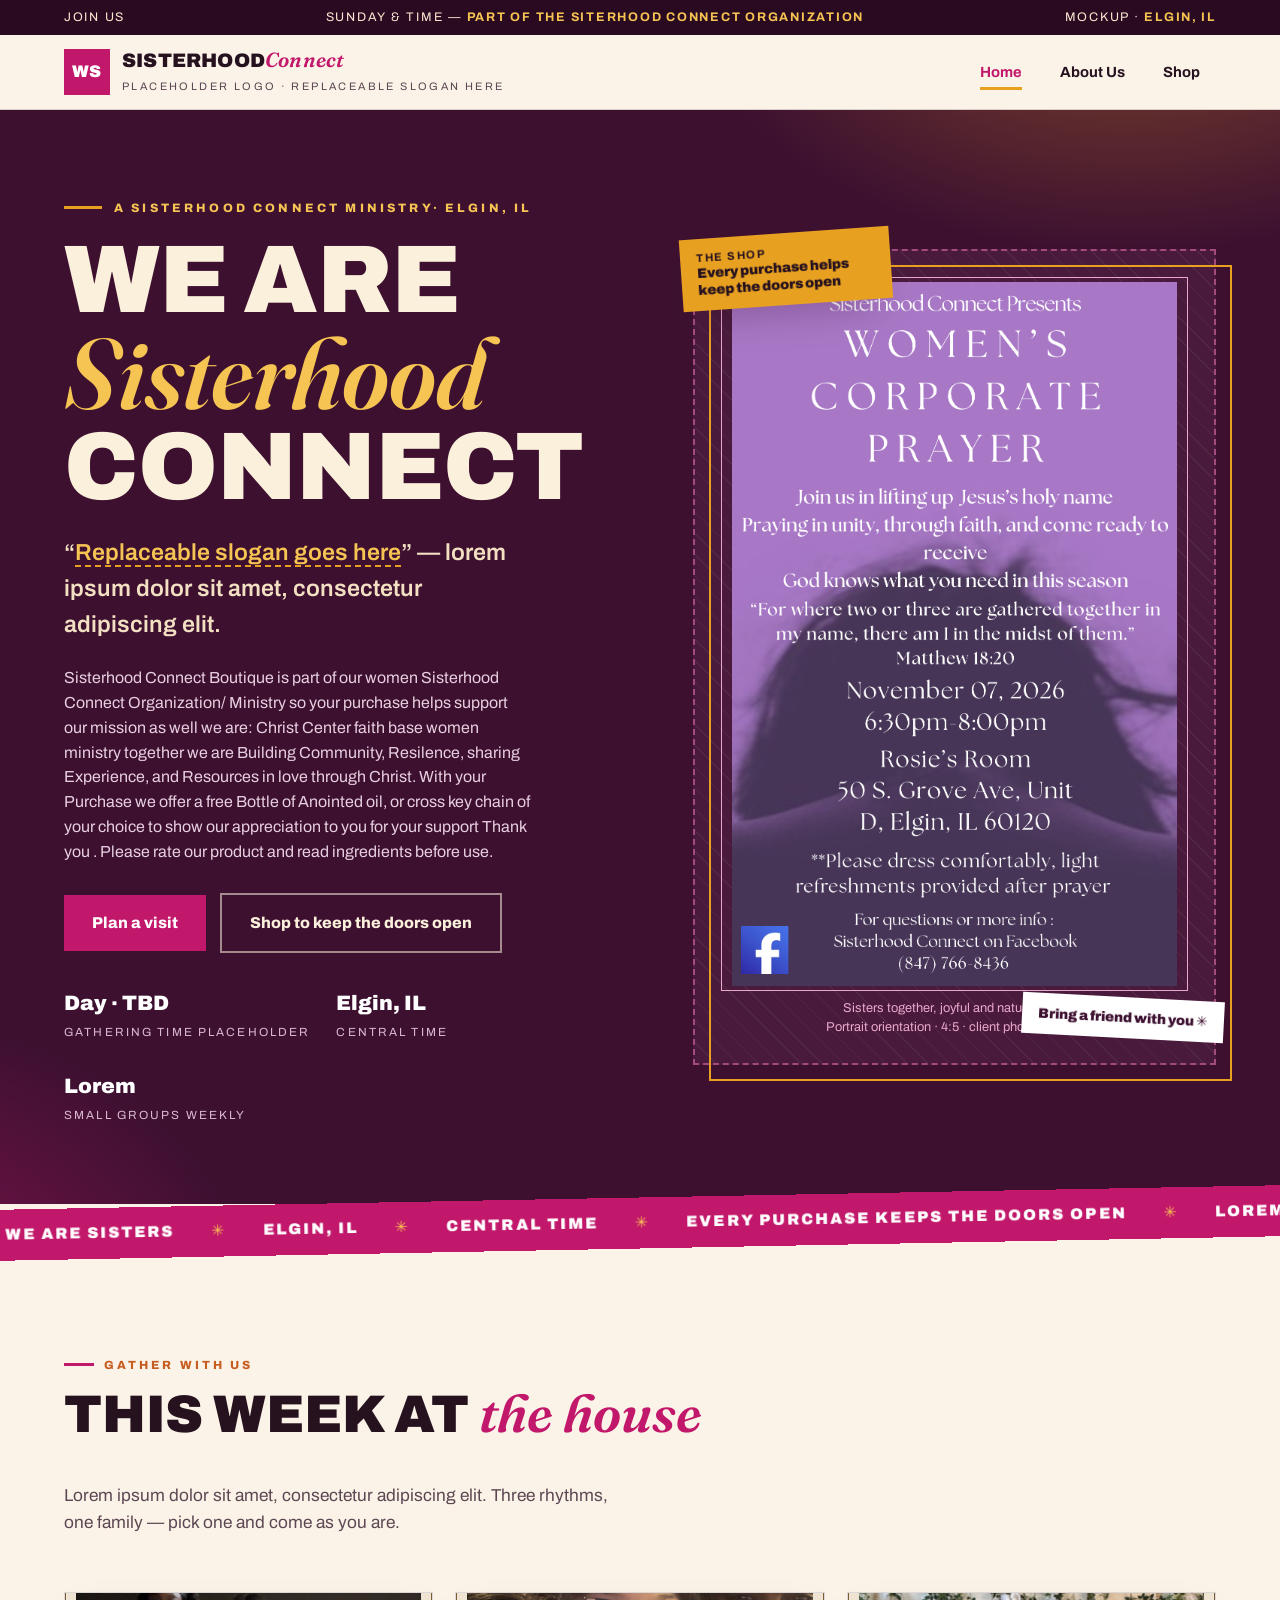
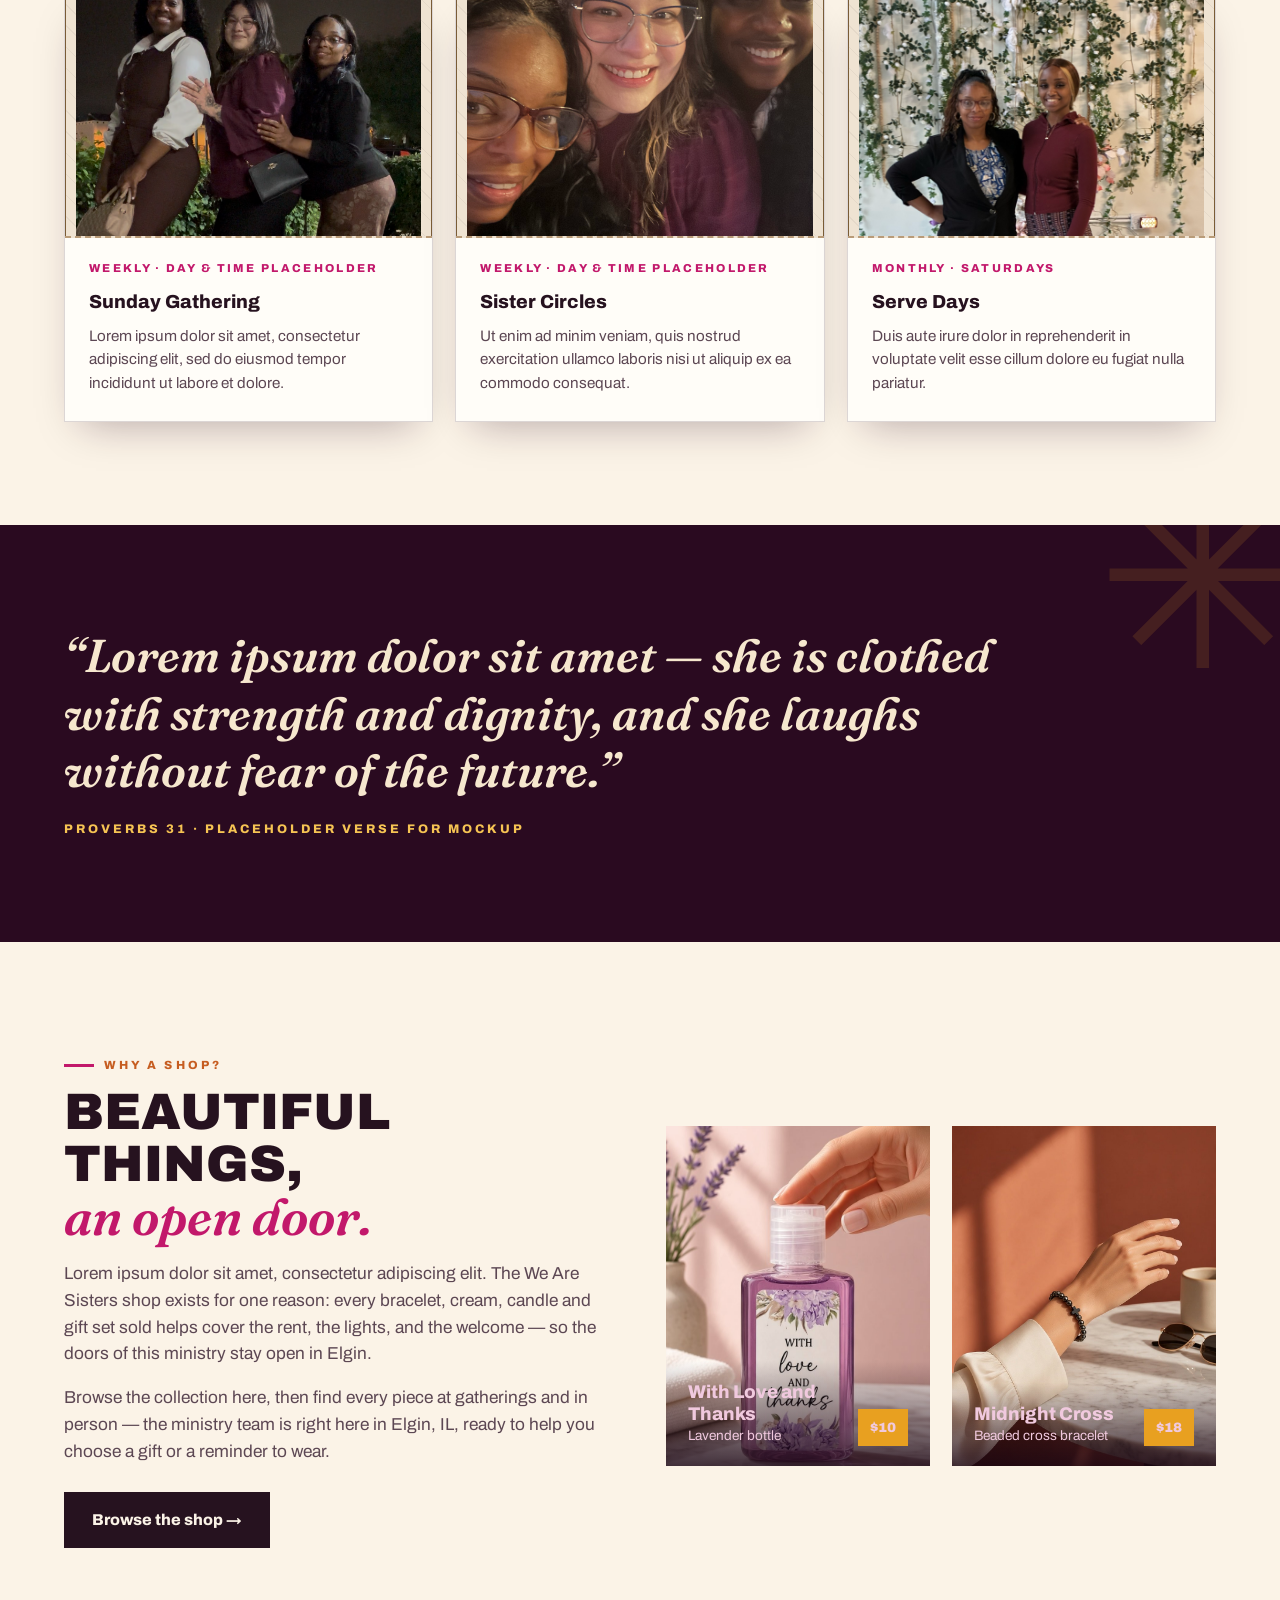
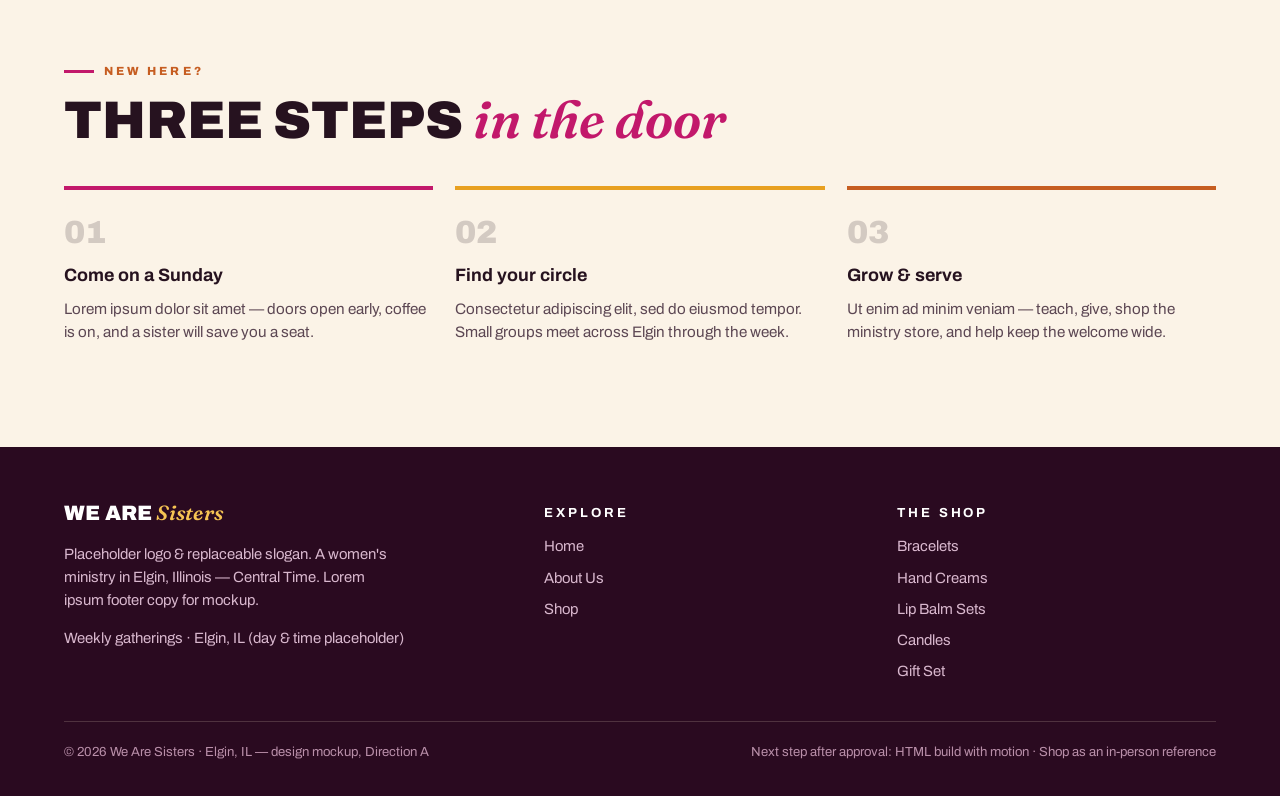
==== commit f0ce5ffa: "Add fixes for imagery" ====
--- a/index.html
+++ b/index.html
@@ -5,7 +5,7 @@
 <meta name="viewport" content="width=device-width, initial-scale=1, viewport-fit=cover" />
 <meta name="color-scheme" content="light dark" />
 <link rel="icon" href="data:," />
-<title>We Are Sisters — Elgin, IL</title>
+<title>Sisterhood Connect Boutique</title>
 <link rel="preconnect" href="https://fonts.googleapis.com" />
 <link rel="preconnect" href="https://fonts.gstatic.com" crossorigin />
 <link href="https://fonts.googleapis.com/css2?family=Archivo:ital,wght@0,400;0,500;0,600;0,700;0,800;0,900;1,600&family=Fraunces:ital,opsz,wght@1,9..144,400;1,9..144,600&display=swap" rel="stylesheet" />
@@ -16,18 +16,18 @@
 </head>
 <body data-view="home">
 
-<div class="topbar"><div class="wrap"><span>Elgin, Illinois · Central Time</span><span>Gathering day &amp; time — <b>placeholder</b> · Lorem ipsum</span><span>Mockup · <b>Direction A</b></span></div></div>
+<div class="topbar"><div class="wrap"><span>Join Us</span><span>Sunday &amp; time — <b>Part of the Siterhood Connect Organization</b></span><span>Mockup · <b>Elgin, IL</b></span></div></div>
 
 <header class="site">
   <div class="wrap nav">
     <a class="logo" href="#" data-goto="home" aria-label="We Are Sisters — home">
       <span class="logo-mark">WS</span>
-      <span><span class="logo-name">We Are <em>Sisters</em></span><span class="logo-sub" style="display:block">Placeholder logo · Replaceable slogan here</span></span>
+      <span><span class="logo-name">Sisterhood<em>Connect</em></span><span class="logo-sub" style="display:block">Placeholder logo · Replaceable slogan here</span></span>
     </a>
     <nav class="nav-links" aria-label="Sections">
-      <button data-goto="home" aria-current="page">Home</button>
-      <button data-goto="about">About Us</button>
-      <button data-goto="shop">Shop</button>
+      <a href="index.html"  aria-current="page">Home</a>
+      <a href="about.html">About Us</a>
+      <a href="shop.html">Shop</a>
     </nav>
   </div>
 </header>
@@ -38,10 +38,10 @@
   <section class="hero">
     <div class="wrap">
       <div>
-        <p class="hero-kicker">A ministry of sisters · Elgin, IL</p>
-        <h1 class="hero-title">We are<br /><span class="serif">sisters,</span><br />we rise.</h1>
+        <p class="hero-kicker">A Sisterhood Connect Ministry· Elgin, IL</p>
+        <h1 class="hero-title">We are<br /><span class="serif">Sisterhood</span><br />Connect</h1>
         <p class="hero-slogan">“<span class="ph">Replaceable slogan goes here</span>” — lorem ipsum dolor sit amet, consectetur adipiscing elit.</p>
-        <p class="hero-copy">Lorem ipsum dolor sit amet, consectetur adipiscing elit, sed do eiusmod tempor incididunt ut labore et dolore magna aliqua. Ut enim ad minim veniam, quis nostrud exercitation ullamco laboris — a house where every sister is seen, known, and sent.</p>
+        <p class="hero-copy">Sisterhood Connect Boutique is part of our women Sisterhood Connect Organization/ Ministry so your purchase helps support our mission as well  we are: Christ Center faith base women ministry together we  are Building Community, Resilence, sharing Experience, and Resources in love through Christ. With your Purchase we offer a free Bottle of  Anointed oil, or cross key chain of your choice to show our appreciation to you for  your support Thank you . Please rate our product and read ingredients before use.</p>
         <div class="hero-cta">
           <button class="btn btn-magenta cut-sm" data-goto="about">Plan a visit</button>
           <button class="btn btn-ghost cut-sm" data-goto="shop">Shop to keep the doors open</button>
@@ -55,13 +55,12 @@
       <div class="hero-media reveal in">
         <div class="frame"></div>
         <div class="slot tall" role="img" aria-label="Photo placeholder: hero community photo">
-          <svg width="44" height="44" viewBox="0 0 24 24" fill="none" stroke="currentColor" stroke-width="1.5"><rect x="3" y="5" width="18" height="14"/><circle cx="12" cy="12" r="3.5"/><path d="M3 17l5-4 4 3 4-4 5 5"/></svg>
-          <span class="slot-tag">Your photo here</span>
-          <span class="slot-name">Hero — community / ministry gathering</span>
+          <span class="slot-tag"><img src="images/media/IMG_4102.JPG" alt="comtemporary-flyer"></span>
+          <!--<span class="slot-name">Hero — community / ministry gathering</span> -->
           <span class="slot-meta">Sisters together, joyful and natural light. Portrait orientation · 4:5 · client photo to come</span>
         </div>
         <div class="sticker a"><small>The shop</small>Every purchase helps keep the doors open</div>
-        <div class="sticker b">Lorem ipsum — bring a sister with you ✳</div>
+        <div class="sticker b">Bring a friend with you ✳</div>
       </div>
     </div>
   </section>
@@ -77,19 +76,19 @@
       <div class="grid3">
         <article class="moment cut reveal">
           <div class="slot short" role="img" aria-label="Photo placeholder: Sunday gathering">
-            <span class="slot-tag">Your photo here</span><span class="slot-name">Sunday gathering</span><span class="slot-meta">Worship / congregation moment · Landscape · 3:2</span>
+            <span class="slot-tag"><img src="images/media/IMG_0132.png" alt="image 1"></span><span class="slot-name">Sunday gathering</span><span class="slot-meta">Worship / congregation moment · Landscape · 3:2</span>
           </div>
           <div class="pad"><span class="when">Weekly · Day &amp; time placeholder</span><h3>Sunday Gathering</h3><p>Lorem ipsum dolor sit amet, consectetur adipiscing elit, sed do eiusmod tempor incididunt ut labore et dolore.</p></div>
         </article>
         <article class="moment cut reveal d1">
           <div class="slot short" role="img" aria-label="Photo placeholder: sister circle small group">
-            <span class="slot-tag">Your photo here</span><span class="slot-name">Sister circles</span><span class="slot-meta">Small group around a table · Landscape · 3:2</span>
+            <span class="slot-tag"><img src="images/media/IMG_2174.png" alt="image 1"></span><span class="slot-name">Sister circles</span><span class="slot-meta">Small group around a table · Landscape · 3:2</span>
           </div>
           <div class="pad"><span class="when">Weekly · Day &amp; time placeholder</span><h3>Sister Circles</h3><p>Ut enim ad minim veniam, quis nostrud exercitation ullamco laboris nisi ut aliquip ex ea commodo consequat.</p></div>
         </article>
         <article class="moment cut reveal d2">
           <div class="slot short" role="img" aria-label="Photo placeholder: outreach and serving">
-            <span class="slot-tag">Your photo here</span><span class="slot-name">Serve Elgin</span><span class="slot-meta">Outreach / serving the city · Landscape · 3:2</span>
+            <span class="slot-tag"><img src="images/media/IMG_2522.png" alt="image 1"></span><span class="slot-name">Serve Elgin</span><span class="slot-meta">Outreach / serving the city · Landscape · 3:2</span>
           </div>
           <div class="pad"><span class="when">Monthly · Saturdays</span><h3>Serve Days</h3><p>Duis aute irure dolor in reprehenderit in voluptate velit esse cillum dolore eu fugiat nulla pariatur.</p></div>
         </article>
--- a/css/styles.css
+++ b/css/styles.css
@@ -40,10 +40,10 @@
 .logo-name{font-weight:900;font-size:1.22rem;line-height:1;text-transform:uppercase;letter-spacing:.01em}
 .logo-name em{font-family:"Fraunces",serif;font-style:italic;text-transform:none;font-weight:600;color:var(--magenta);font-size:1.28rem}
 .logo-sub{font-size:.68rem;letter-spacing:.22em;text-transform:uppercase;color:var(--ink-soft);margin-top:3px}
-.nav-links{display:flex;gap:6px;align-items:center}
-.nav-links button{background:none;border:0;padding:10px 16px;font-weight:700;font-size:.92rem;color:var(--ink);position:relative}
-.nav-links button[aria-current="page"]{color:var(--magenta)}
-.nav-links button[aria-current="page"]::after{content:"";position:absolute;left:16px;right:16px;bottom:4px;height:3px;background:var(--gold)}
+.nav-links{display:flex;gap:6px;align-items:center;}
+.nav-links a{background:none;border:0;padding:10px 16px;font-weight:700;font-size:.92rem;color:var(--ink);position:relative; text-decoration: none;}
+.nav-links a[aria-current="page"]{color:var(--magenta)}
+.nav-links a[aria-current="page"]::after{content:"";position:absolute;left:16px;right:16px;bottom:4px;height:3px;background:var(--gold)}
 .mock-tag{font-size:.66rem;font-weight:800;letter-spacing:.18em;text-transform:uppercase;background:var(--gold);color:#26121F;padding:5px 10px;transform:rotate(-2deg);display:inline-block}
 
 /* ---------- photo placeholder slots ---------- */
@@ -221,6 +221,21 @@
 .reveal{opacity:0;transform:translateY(26px);transition:opacity .7s ease,transform .7s cubic-bezier(.2,.7,.2,1)}
 .reveal.in{opacity:1;transform:none}
 .reveal.d1{transition-delay:.08s}.reveal.d2{transition-delay:.16s}.reveal.d3{transition-delay:.24s}
+
+
+/* even photo cards */
+.grid3 { align-items: stretch; }
+.moment { display: flex; flex-direction: column; height: 100%; }
+.moment .slot { aspect-ratio: 3 / 2; min-height: 0; }
+.moment .slot:has(img) { padding: 0; overflow: hidden; }
+.moment .slot img {
+  padding-top:210px;
+}
+
+.moment:nth-child(2) .slot img {
+  padding-top:10px;
+}
+
 @media (prefers-reduced-motion: reduce){
   .reveal{opacity:1;transform:none;transition:none}
   .marquee-track{animation:none}
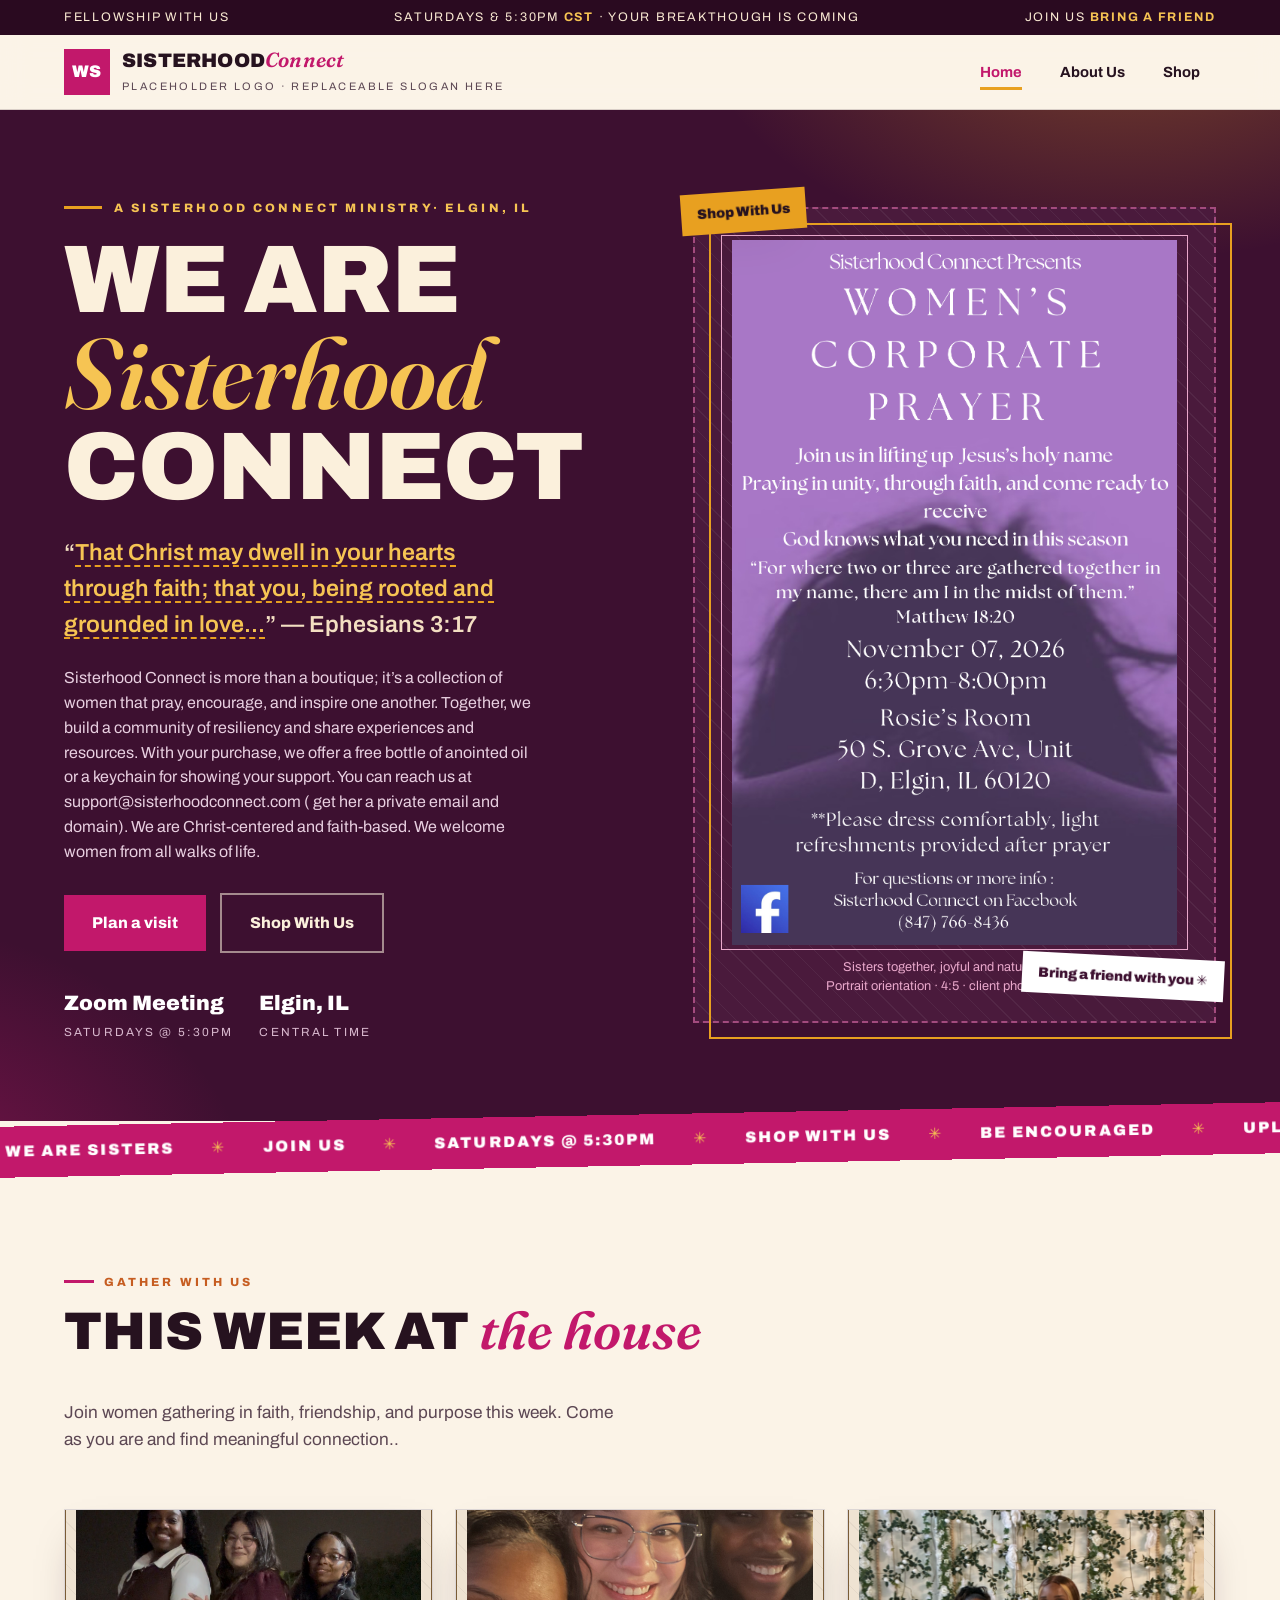
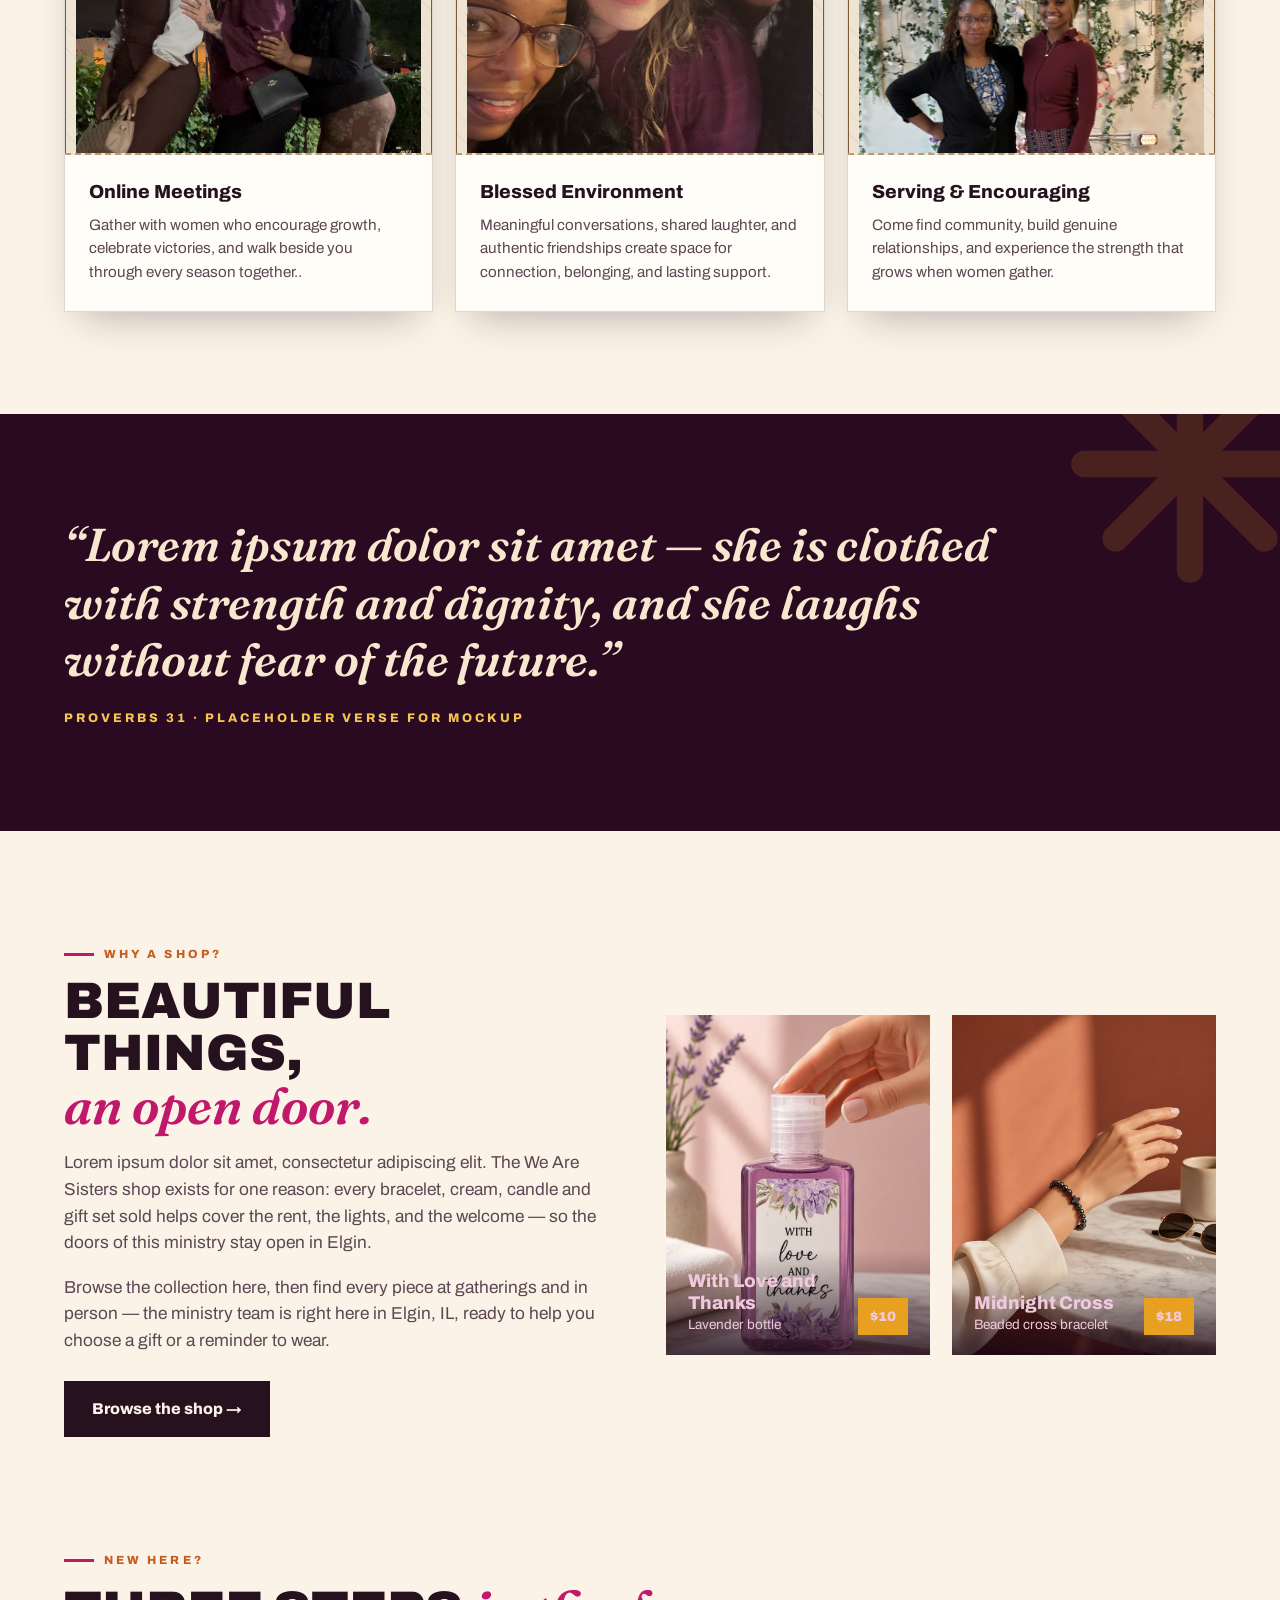
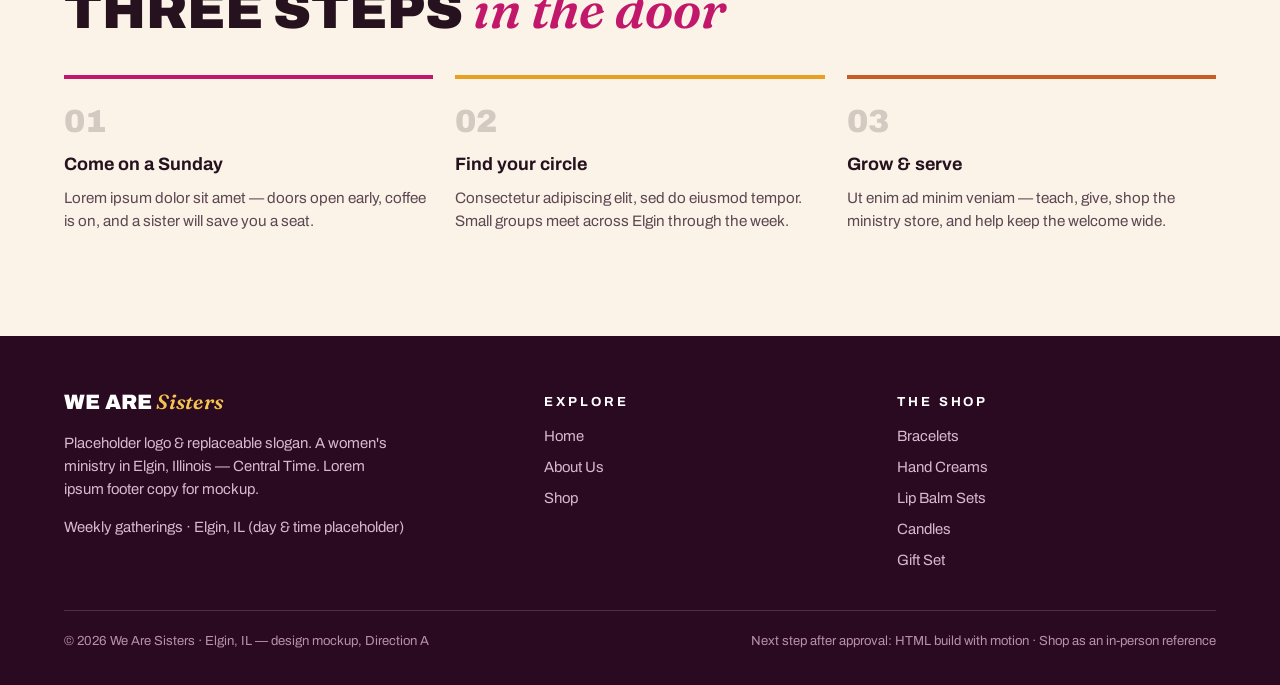
==== commit bf02170f: "Add text changes" ====
--- a/index.html
+++ b/index.html
@@ -3,7 +3,7 @@
 <head>
 <meta charset="utf-8" />
 <meta name="viewport" content="width=device-width, initial-scale=1, viewport-fit=cover" />
-<meta name="color-scheme" content="light dark" />
+<meta name="color-scheme" content="light only" />
 <link rel="icon" href="data:," />
 <title>Sisterhood Connect Boutique</title>
 <link rel="preconnect" href="https://fonts.googleapis.com" />
@@ -16,11 +16,11 @@
 </head>
 <body data-view="home">
 
-<div class="topbar"><div class="wrap"><span>Join Us</span><span>Sunday &amp; time — <b>Part of the Siterhood Connect Organization</b></span><span>Mockup · <b>Elgin, IL</b></span></div></div>
+<div class="topbar"><div class="wrap"><span>Fellowship with US</span><span>Saturdays &amp; 5:30PM<b> CST</b> · Your Breakthough IS Coming</span><span>Join Us<b> Bring A Friend</b></span></div></div>
 
 <header class="site">
   <div class="wrap nav">
-    <a class="logo" href="#" data-goto="home" aria-label="We Are Sisters — home">
+    <a class="logo" href="index.html" aria-label="We Are Sisters — home">
       <span class="logo-mark">WS</span>
       <span><span class="logo-name">Sisterhood<em>Connect</em></span><span class="logo-sub" style="display:block">Placeholder logo · Replaceable slogan here</span></span>
     </a>
@@ -40,16 +40,20 @@
       <div>
         <p class="hero-kicker">A Sisterhood Connect Ministry· Elgin, IL</p>
         <h1 class="hero-title">We are<br /><span class="serif">Sisterhood</span><br />Connect</h1>
-        <p class="hero-slogan">“<span class="ph">Replaceable slogan goes here</span>” — lorem ipsum dolor sit amet, consectetur adipiscing elit.</p>
-        <p class="hero-copy">Sisterhood Connect Boutique is part of our women Sisterhood Connect Organization/ Ministry so your purchase helps support our mission as well  we are: Christ Center faith base women ministry together we  are Building Community, Resilence, sharing Experience, and Resources in love through Christ. With your Purchase we offer a free Bottle of  Anointed oil, or cross key chain of your choice to show our appreciation to you for  your support Thank you . Please rate our product and read ingredients before use.</p>
+        <p class="hero-slogan">“<span class="ph">That Christ may dwell in your hearts through faith; that you, being rooted and grounded in love...</span>” — Ephesians 3:17 </p>
+        <p class="hero-copy">Sisterhood Connect is more than a boutique; it’s a collection of women that pray, encourage, and inspire one another.
+Together, we build a community of resiliency and  share experiences and resources. 
+With your purchase,  we offer a free bottle of anointed oil or a keychain for showing your support. 
+You can reach us at support@sisterhoodconnect.com ( get her a private email and domain). 
+We are Christ-centered and  faith-based. We welcome women from all walks of life. </p>
         <div class="hero-cta">
-          <button class="btn btn-magenta cut-sm" data-goto="about">Plan a visit</button>
-          <button class="btn btn-ghost cut-sm" data-goto="shop">Shop to keep the doors open</button>
+          <a href="about.html" class="btn btn-magenta cut-sm">Plan a visit</a>
+          <a href="shop.html" class="btn btn-ghost cut-sm">Shop With Us</a>
         </div>
         <div class="hero-meta">
-          <div><b>Day · TBD</b><span>Gathering time placeholder</span></div>
+          <div><b>Zoom Meeting</b><span>Saturdays @ 5:30pm</span></div>
           <div><b>Elgin, IL</b><span>Central Time</span></div>
-          <div><b>Lorem</b><span>Small groups weekly</span></div>
+          <!-- <div><b>Lorem</b><span>Small groups weekly</span></div> -->
         </div>
       </div>
       <div class="hero-media reveal in">
@@ -59,7 +63,7 @@
           <!--<span class="slot-name">Hero — community / ministry gathering</span> -->
           <span class="slot-meta">Sisters together, joyful and natural light. Portrait orientation · 4:5 · client photo to come</span>
         </div>
-        <div class="sticker a"><small>The shop</small>Every purchase helps keep the doors open</div>
+        <div class="sticker a"><!--<small>The shop</small>-->Shop With Us</div>
         <div class="sticker b">Bring a friend with you ✳</div>
       </div>
     </div>
@@ -71,26 +75,26 @@
     <div class="wrap">
       <div class="sec-head reveal">
         <div><p class="kicker">Gather with us</p><h2>This week at <span class="serif">the house</span></h2></div>
-        <p class="lede">Lorem ipsum dolor sit amet, consectetur adipiscing elit. Three rhythms, one family — pick one and come as you are.</p>
+        <p class="lede">Join women gathering in faith, friendship, and purpose this week. Come as you are and find meaningful connection..</p>
       </div>
       <div class="grid3">
         <article class="moment cut reveal">
           <div class="slot short" role="img" aria-label="Photo placeholder: Sunday gathering">
-            <span class="slot-tag"><img src="images/media/IMG_0132.png" alt="image 1"></span><span class="slot-name">Sunday gathering</span><span class="slot-meta">Worship / congregation moment · Landscape · 3:2</span>
-          </div>
-          <div class="pad"><span class="when">Weekly · Day &amp; time placeholder</span><h3>Sunday Gathering</h3><p>Lorem ipsum dolor sit amet, consectetur adipiscing elit, sed do eiusmod tempor incididunt ut labore et dolore.</p></div>
+            <span class="slot-tag"><img src="images/media/IMG_0132.png" alt="image 1"></span><span class="slot-name">Weekly gathering</span><span class="slot-meta">Worship / congregation moment · Landscape · 3:2</span>
+          </div>
+          <div class="pad"><!--<span class="when">All Are Welcome</span>--><h3>Online Meetings</h3><p>Gather with women who encourage growth, celebrate victories, and walk beside you through every season together..</p></div>
         </article>
         <article class="moment cut reveal d1">
           <div class="slot short" role="img" aria-label="Photo placeholder: sister circle small group">
             <span class="slot-tag"><img src="images/media/IMG_2174.png" alt="image 1"></span><span class="slot-name">Sister circles</span><span class="slot-meta">Small group around a table · Landscape · 3:2</span>
           </div>
-          <div class="pad"><span class="when">Weekly · Day &amp; time placeholder</span><h3>Sister Circles</h3><p>Ut enim ad minim veniam, quis nostrud exercitation ullamco laboris nisi ut aliquip ex ea commodo consequat.</p></div>
+          <div class="pad"><!--<span class="when">Weekly · Day &amp; time placeholder</span>--><h3>Blessed Environment</h3><p>Meaningful conversations, shared laughter, and authentic friendships create space for connection, belonging, and lasting support.</p></div>
         </article>
         <article class="moment cut reveal d2">
           <div class="slot short" role="img" aria-label="Photo placeholder: outreach and serving">
             <span class="slot-tag"><img src="images/media/IMG_2522.png" alt="image 1"></span><span class="slot-name">Serve Elgin</span><span class="slot-meta">Outreach / serving the city · Landscape · 3:2</span>
           </div>
-          <div class="pad"><span class="when">Monthly · Saturdays</span><h3>Serve Days</h3><p>Duis aute irure dolor in reprehenderit in voluptate velit esse cillum dolore eu fugiat nulla pariatur.</p></div>
+          <div class="pad"><!--<span class="when">Monthly · Saturdays</span>--><h3>Serving & Encouraging</h3><p>Come find community, build genuine relationships, and experience the strength that grows when women gather.</p></div>
         </article>
       </div>
     </div>
--- a/css/styles.css
+++ b/css/styles.css
@@ -9,18 +9,9 @@
   --line:rgba(38,18,31,.16);
   --slot-bg:#EFE3D2; --slot-line:#B99B78; --slot-ink:#7A5C36;
   --shadow:0 18px 40px -18px rgba(42,10,32,.35);
-  color-scheme:light;
-}
-@media (prefers-color-scheme: dark){
-  :root{
-    --paper:#1D0E19; --paper2:#26121F; --card:#2A1524;
-    --ink:#F7EBDD; --ink-soft:#CDB4C2;
-    --line:rgba(247,235,221,.18);
-    --slot-bg:#331A2B; --slot-line:#8A5A78; --slot-ink:#D9A8C4;
-    --shadow:0 18px 40px -18px rgba(0,0,0,.7);
-    color-scheme:dark;
-  }
-}
+  color-scheme:light only;
+}
+
 *{box-sizing:border-box}
 html{scroll-behavior:smooth}
 body{margin:0;background:var(--paper);color:var(--ink);font-family:"Archivo",system-ui,sans-serif;font-size:16px;line-height:1.55;-webkit-font-smoothing:antialiased}
@@ -117,7 +108,7 @@
 
 /* verse band */
 .verse{background:var(--plum-deep);color:#F6E7CE;position:relative;overflow:hidden}
-.verse::after{content:"✳";position:absolute;right:-30px;top:-70px;font-size:16rem;color:rgba(232,160,32,.14);line-height:1}
+.verse::after{content:"";position:absolute;right:-30px;top:-70px;width:15rem;height:15rem;background:url("data:image/svg+xml;utf8,<svg xmlns='http://www.w3.org/2000/svg' viewBox='0 0 100 100'><g stroke='%23E8A020' stroke-width='11' stroke-linecap='round' opacity='0.16'><line x1='50' y1='6' x2='50' y2='94'/><line x1='6' y1='50' x2='94' y2='50'/><line x1='19' y1='19' x2='81' y2='81'/><line x1='81' y1='19' x2='19' y2='81'/></g></svg>") no-repeat center/contain}
 .verse blockquote{font-family:"Fraunces",serif;font-style:italic;font-weight:600;font-size:clamp(1.7rem,3.6vw,2.9rem);line-height:1.25;margin:0;max-width:22em}
 .verse cite{display:block;margin-top:20px;font-family:"Archivo";font-style:normal;font-size:.78rem;font-weight:800;letter-spacing:.24em;text-transform:uppercase;color:var(--gold-soft)}
 
@@ -236,6 +227,7 @@
   padding-top:10px;
 }
 
+
 @media (prefers-reduced-motion: reduce){
   .reveal{opacity:1;transform:none;transition:none}
   .marquee-track{animation:none}
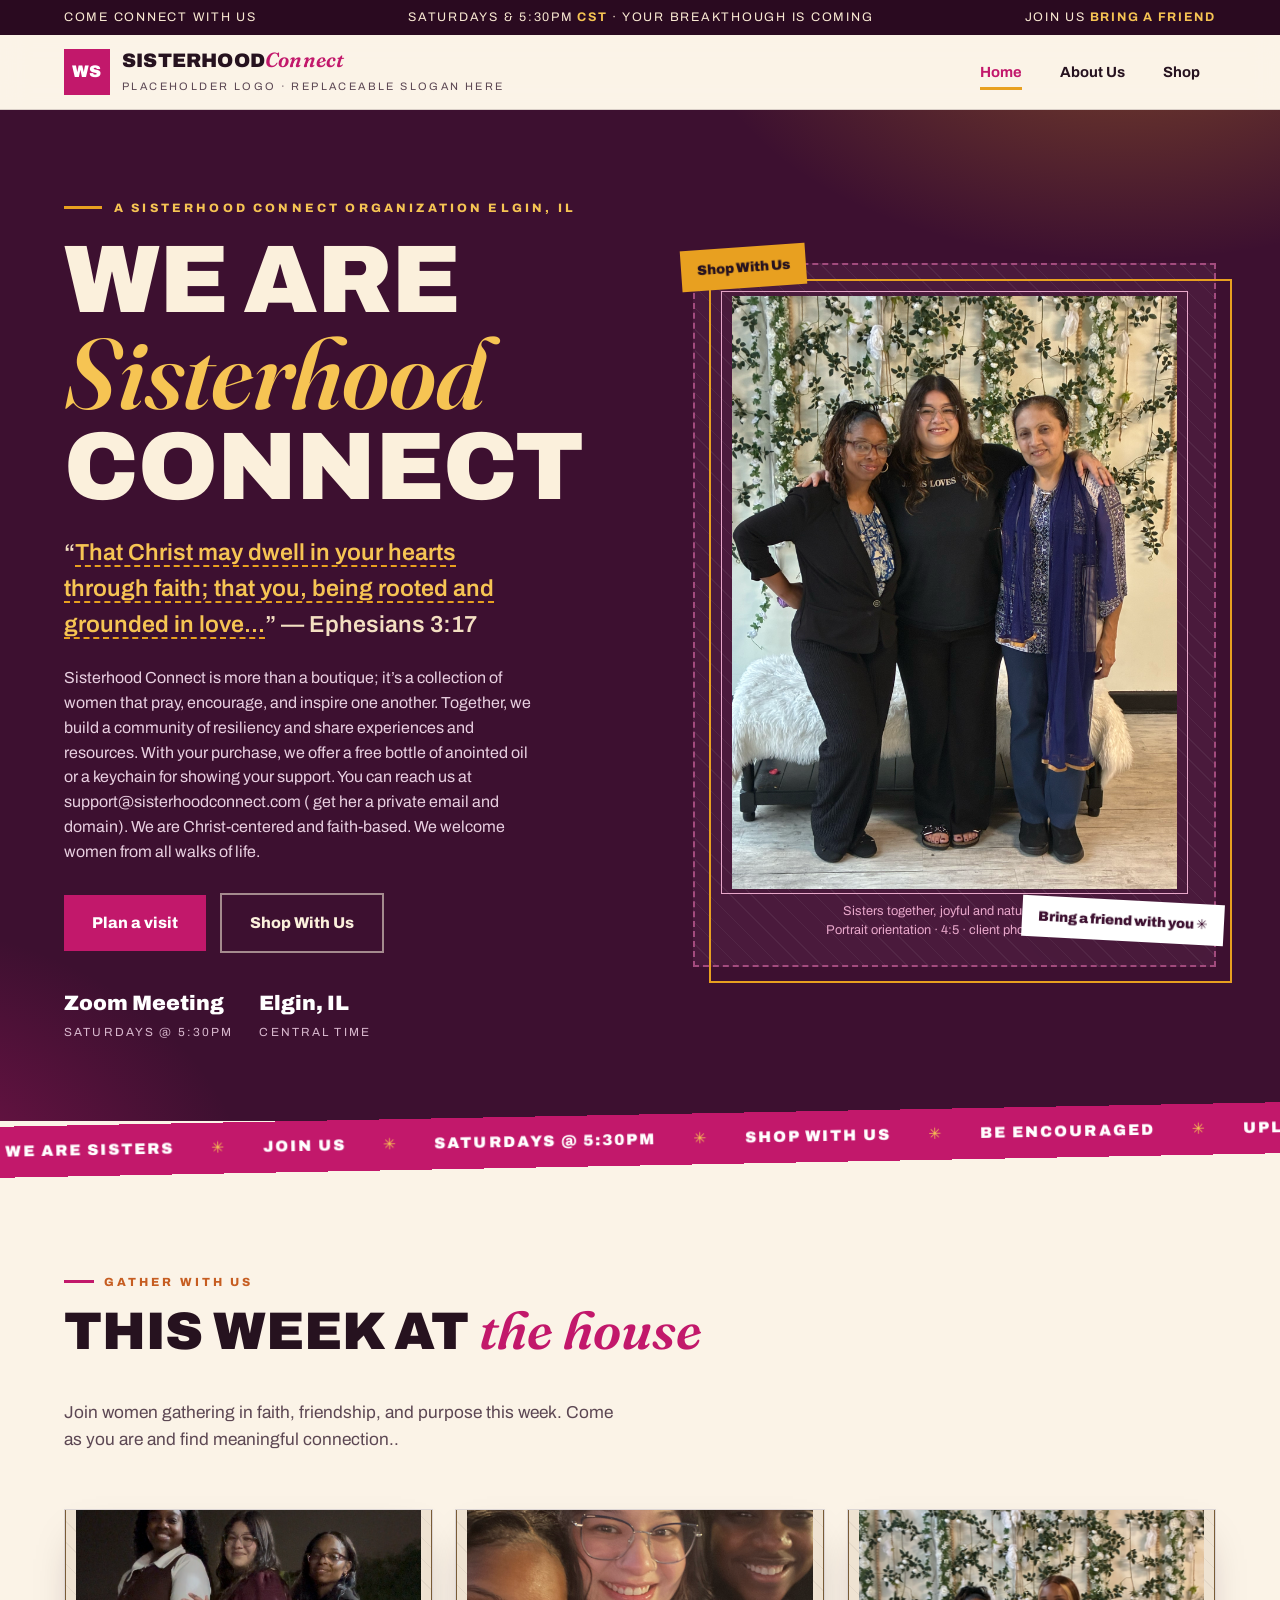
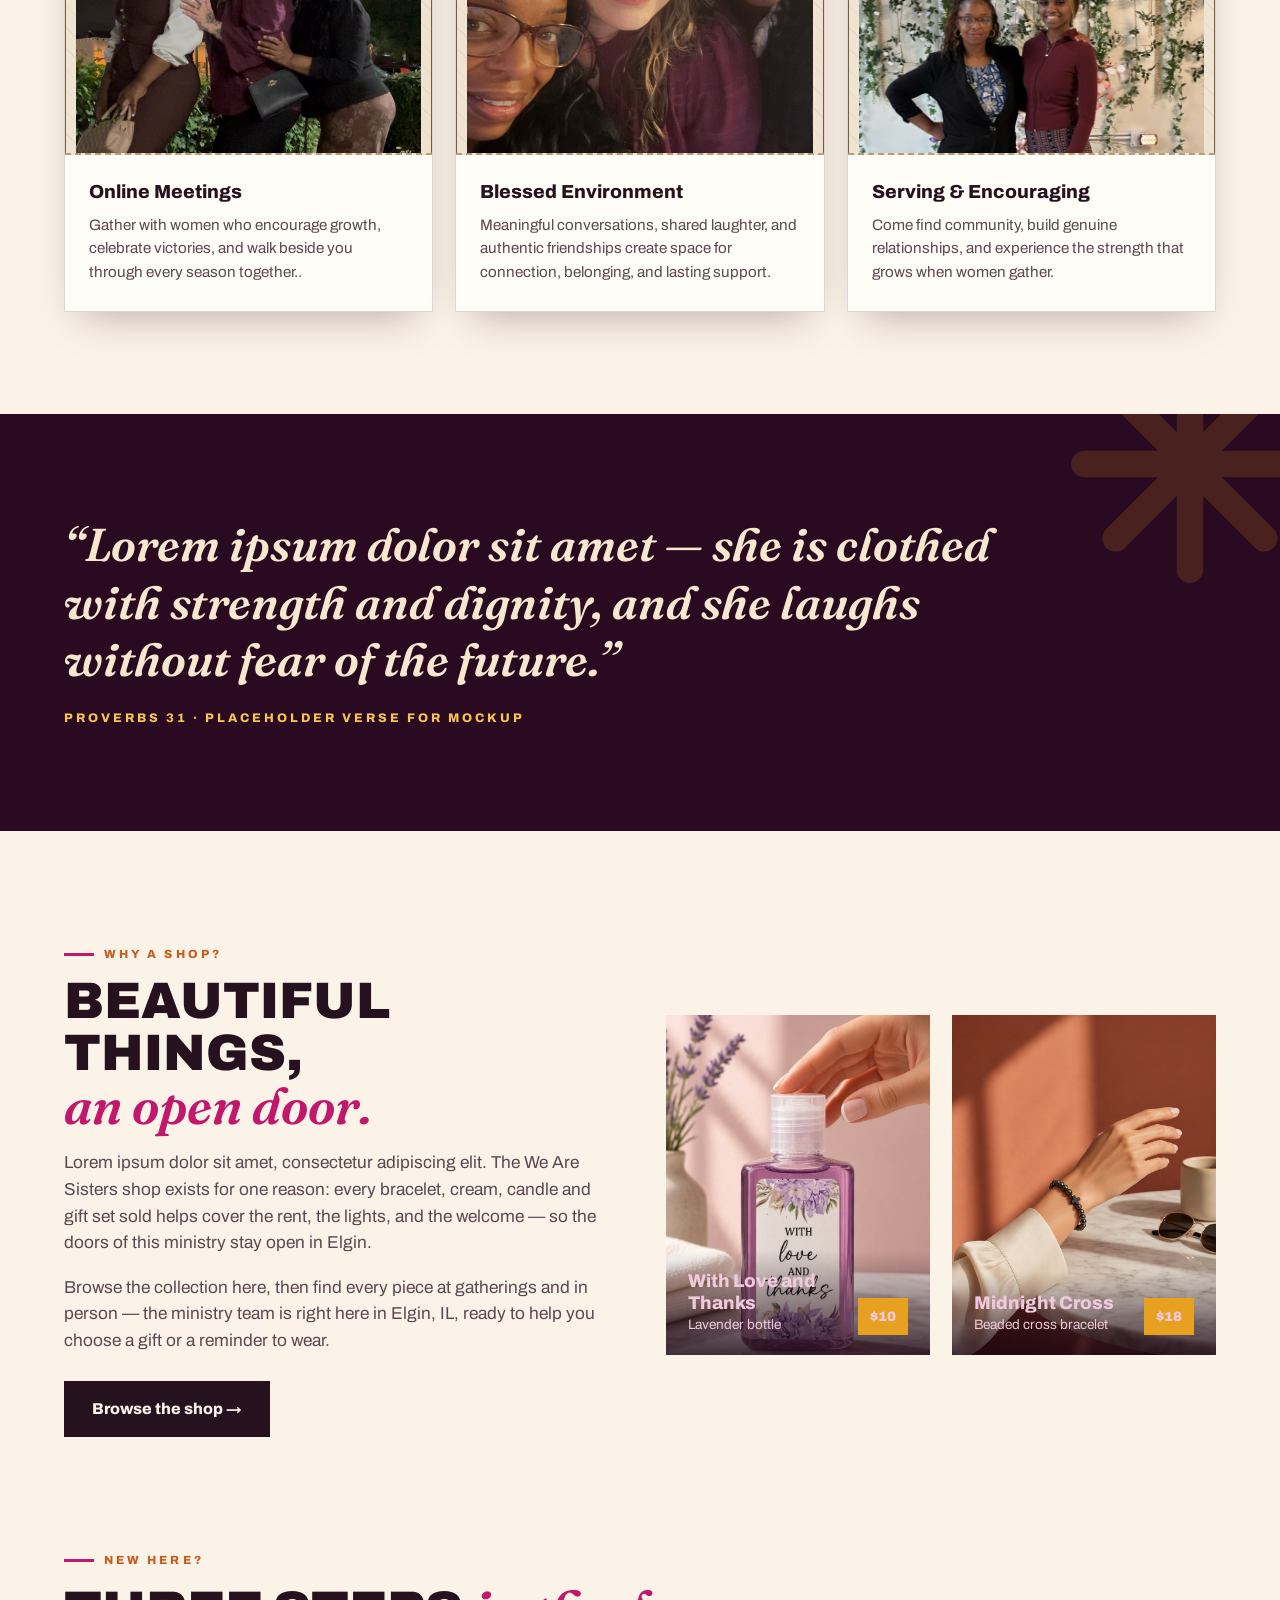
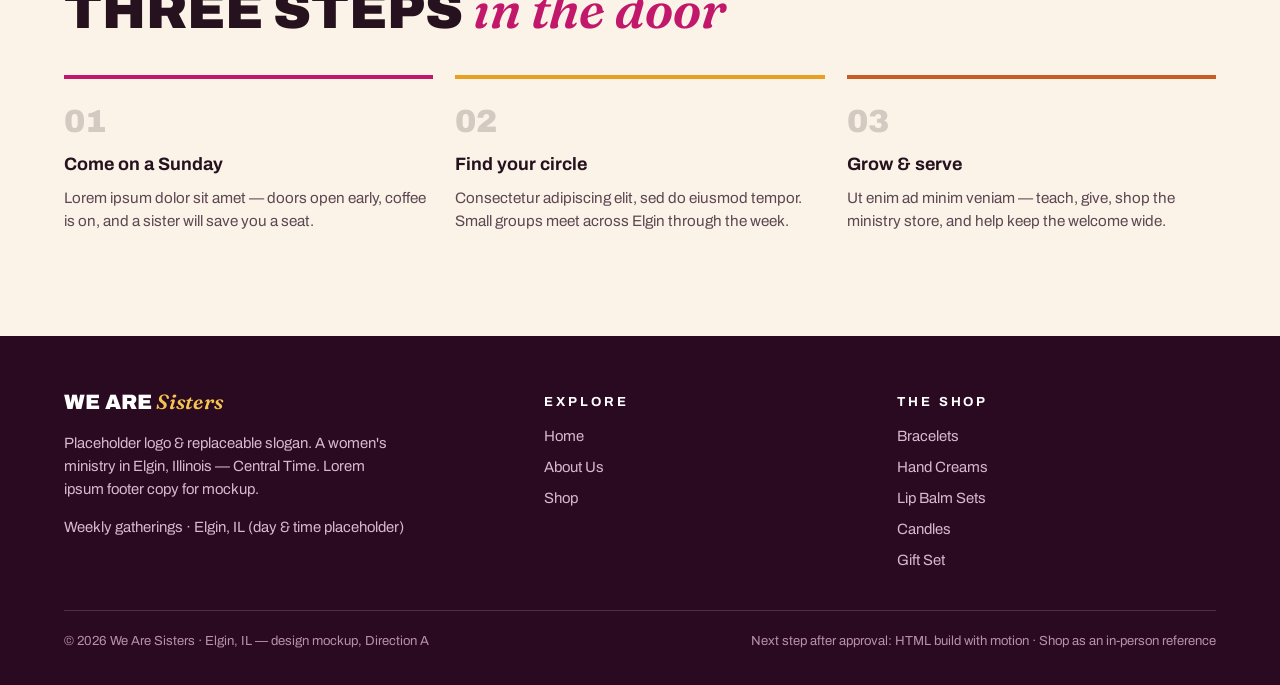
==== commit 4784ea3f: "Swap images for approval" ====
--- a/index.html
+++ b/index.html
@@ -16,7 +16,7 @@
 </head>
 <body data-view="home">
 
-<div class="topbar"><div class="wrap"><span>Fellowship with US</span><span>Saturdays &amp; 5:30PM<b> CST</b> · Your Breakthough IS Coming</span><span>Join Us<b> Bring A Friend</b></span></div></div>
+<div class="topbar"><div class="wrap"><span>Come Connect with US</span><span>Saturdays &amp; 5:30PM<b> CST</b> · Your Breakthough IS Coming</span><span>Join Us<b> Bring A Friend</b></span></div></div>
 
 <header class="site">
   <div class="wrap nav">
@@ -38,7 +38,7 @@
   <section class="hero">
     <div class="wrap">
       <div>
-        <p class="hero-kicker">A Sisterhood Connect Ministry· Elgin, IL</p>
+        <p class="hero-kicker">A Sisterhood Connect Organization Elgin, IL</p>
         <h1 class="hero-title">We are<br /><span class="serif">Sisterhood</span><br />Connect</h1>
         <p class="hero-slogan">“<span class="ph">That Christ may dwell in your hearts through faith; that you, being rooted and grounded in love...</span>” — Ephesians 3:17 </p>
         <p class="hero-copy">Sisterhood Connect is more than a boutique; it’s a collection of women that pray, encourage, and inspire one another.
@@ -59,7 +59,7 @@
       <div class="hero-media reveal in">
         <div class="frame"></div>
         <div class="slot tall" role="img" aria-label="Photo placeholder: hero community photo">
-          <span class="slot-tag"><img src="images/media/IMG_4102.JPG" alt="comtemporary-flyer"></span>
+          <span class="slot-tag"><img src="images/media/IMG_2534.png" alt="comtemporary-flyer"></span>
           <!--<span class="slot-name">Hero — community / ministry gathering</span> -->
           <span class="slot-meta">Sisters together, joyful and natural light. Portrait orientation · 4:5 · client photo to come</span>
         </div>
